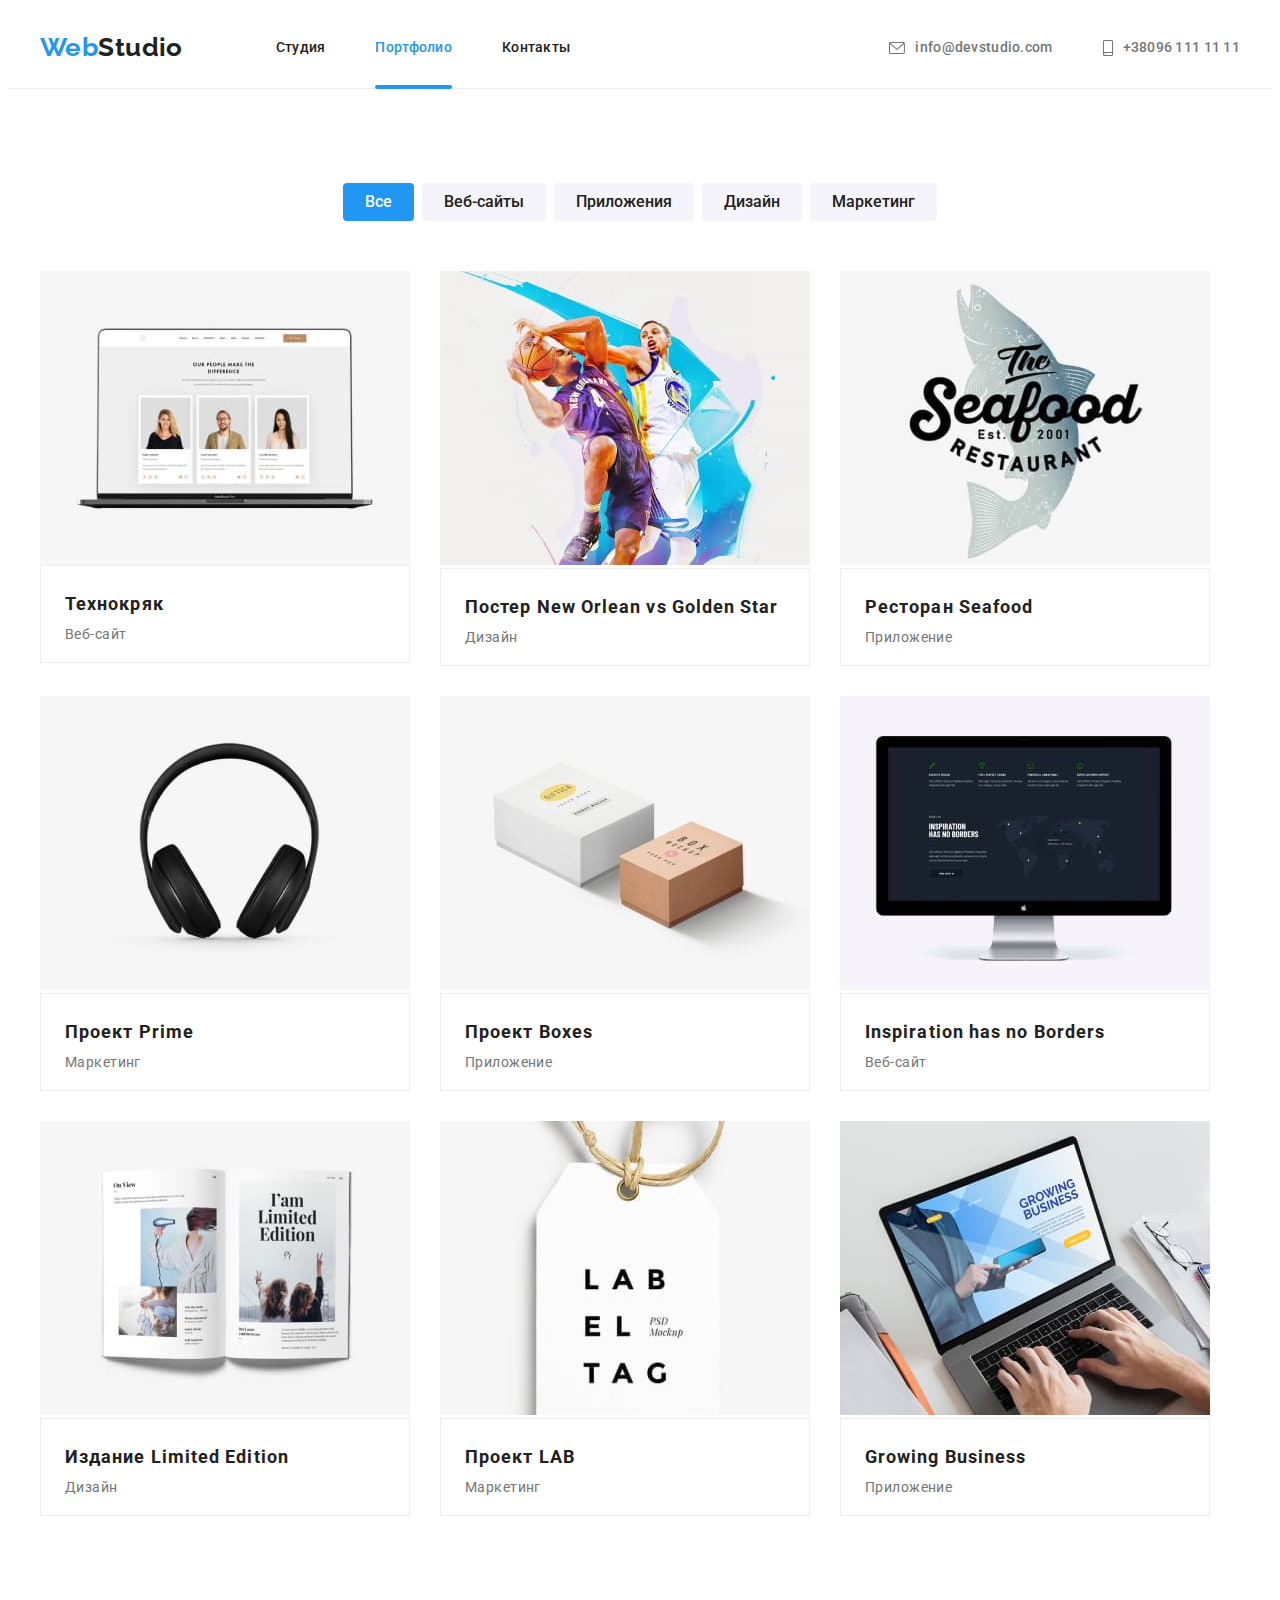
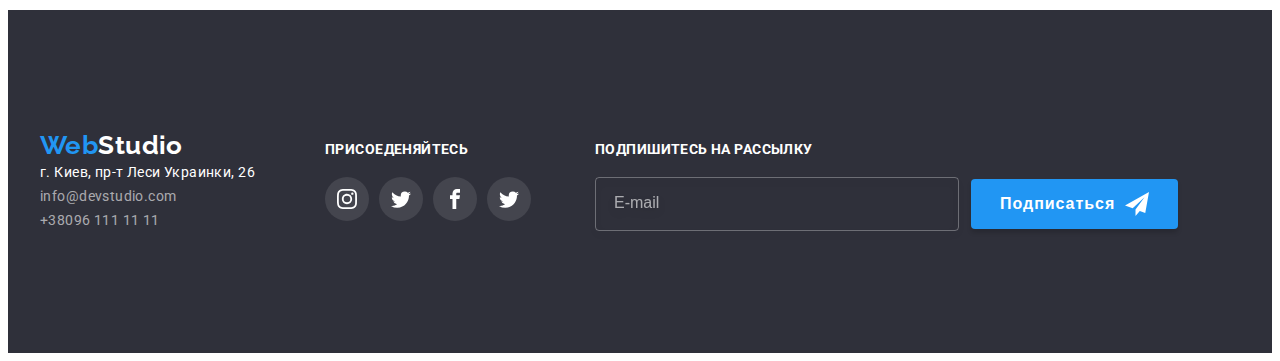
==== portfolio.html @ 38fee1a7 "Створює репозиторій для ДЗ7" ====
<!DOCTYPE html>
<html lang="ru">

<head>
    <meta charset="UTF-8">
    <meta http-equiv="X-UA-Compatible" content="IE=edge">
    <meta name="viewport" content="width=device-width, initial-scale=1.0">
    <title>WebStudio</title>
    <link href="https://fonts.googleapis.com/css2?family=Raleway:wght@700&family=Roboto:wght@400;500;700;900&display=swap"
        rel="stylesheet">
    <link rel="stylesheet" href="https://cdnjs.cloudflare.com/ajax/libs/modern-normalize/1.1.0/modern-normalize.min.css"
        integrity="sha512-wpPYUAdjBVSE4KJnH1VR1HeZfpl1ub8YT/NKx4PuQ5NmX2tKuGu6U/JRp5y+Y8XG2tV+wKQpNHVUX03MfMFn9Q=="
        crossorigin="anonymous" referrerpolicy="no-referrer" />
    <link rel="stylesheet" href="./css/styles.css">
    <!-- <link rel="stylesheet" href="./css/main.min.css"> -->
</head>

<body>
    <!--Розмічаємо голову сторінки-->
<header class="header-clss">
    <div class="container head-container">
        <nav class="header-nav">
            <a href="./index.html" class="logotext link"><span class="logo">Web</span>Studio</a>
            <ul class="site-nav list">
                <li class="li-nav"><a href="./index.html" class="nav-info link ">Студия</a></li>
                <li class="li-nav"><a href="./portfolio.html" class="nav-info link current">Портфолио</a></li>
                <li class="li-nav"><a href="" class="nav-info link">Контакты</a></li>
            </ul>
        </nav>
        <ul class="contact-nav list">
            <li class="contact-li">
                <a href="emailto:info@devstudio.com" class="link-cont link">
                    <svg class="mylo-icon" width="16" height="12">
                        <use href="./images/symbol-defs.svg#icon-envelopelett"></use>
                    </svg>
                    info@devstudio.com
                </a>
            </li>
            <li class="contact-li">
                <a href="tel:+380961111111" class="link-cont link">
                    <svg class="tel-icon">
                        <use href="./images/symbol-defs.svg#icon-smartphonesma"></use>
                    </svg>
                    +38096 111 11 11
                </a>
            </li>
        </ul>
    </div>
</header>
    <main>
        <section class="section">
            <div class="container">
                <h1 class="section-title invisible">Наши работы</h1>
                <ul class="filter list">
                    <li class="filter-li"><button type="button" class="button current">Все</button></li>
                    <li class="filter-li"><button type="button" class="button">Веб-сайты</button></li>
                    <li class="filter-li"><button type="button" class="button">Приложения</button></li>
                    <li class="filter-li"><button type="button" class="button">Дизайн</button></li>
                    <li class="filter-li"><button type="button" class="button">Маркетинг</button></li>
                </ul>
                <ul class="example list">
                    <li class="example-li">
                        <div class="example-top-wrap">
                            <img class="exemple-img" src="./images/imgtechcryaksq.jpg" alt="Веб-сайт Технокряк" width="370">
                            <p class="movie-window">
                                Ресурс предлагает комплексные предложения с разным уровнем функционала и сервисов. 
                                Все это позволит посетителю получить исчерпывающие сведения о компании или частном лице.
                            </p>
                        </div>
                        <div class="example-legend">
                            <h3 class="example-title">Технокряк</h3>
                            <p class="example-decription">Веб-сайт</p>
                        </div>
                    </li>
                    <li class="example-li bord">
                        <div class="example-top-wrap">
                            <img class="example-img" src="./images/imgpostersq.jpg" alt="Дизайнерский постер New Orlean vs Golden Star" width="370">
                            <p class="movie-window">
                                Ресурс предлагает комплексные предложения с разным уровнем функционала и сервисов.
                                Все это позволит посетителю получить исчерпывающие сведения о компании или частном лице.
                            </p>
                        </div>
                        <div class="example-legend">
                            <h3 class="example-title">Постер New Orlean vs Golden Star</h3>
                            <p class="example-decription">Дизайн</p>
                        </div>
                    </li>
                    <li class="example-li bord">
                        <div class="example-top-wrap">
                            <img class="example-img" src="./images/imgseafoodsq.jpg" alt="Приложение Ресторан Seafood" width="370">
                            <p class="movie-window">
                                Ресурс предлагает комплексные предложения с разным уровнем функционала и сервисов.
                                Все это позволит посетителю получить исчерпывающие сведения о компании или частном лице.
                            </p>
                        </div>
                        <div class="example-legend">
                            <h3 class="example-title">Ресторан Seafood</h3>
                            <p class="example-decription">Приложение</p>
                        </div>
                    </li>
                    <li class="example-li bord">
                        <div class="example-top-wrap">
                            <img class="example-img" src="./images/imgprimesq.jpg" alt="Маркетинговый Проект Prime" width="370">
                            <p class="movie-window">
                                Ресурс предлагает комплексные предложения с разным уровнем функционала и сервисов.
                                Все это позволит посетителю получить исчерпывающие сведения о компании или частном лице.
                            </p>
                        </div>
                        <div class="example-legend">
                            <h3 class="example-title">Проект Prime</h3>
                            <p class="example-decription">Маркетинг</p>
                        </div>
                    </li>
                    <li class="example-li bord">
                        <div class="example-top-wrap">
                            <img class="example-img" src="./images/imgboxessq.jpg" alt="Приложение Проект Boxes" width="370">
                            <p class="movie-window">
                                Ресурс предлагает комплексные предложения с разным уровнем функционала и сервисов.
                                Все это позволит посетителю получить исчерпывающие сведения о компании или частном лице.
                            </p>
                        </div>
                        <div class="example-legend">
                            <h3 class="example-title">Проект Boxes</h3>
                            <p class="example-decription">Приложение</p>
                        </div>
                    </li>
                    <li class="example-li bord">
                        <div class="example-top-wrap">
                            <img class="example-img" src="./images/imginspsq.jpg" alt="Веб-сайт Inspiration has no Borders" width="370">
                            <p class="movie-window">
                                Ресурс предлагает комплексные предложения с разным уровнем функционала и сервисов.
                                Все это позволит посетителю получить исчерпывающие сведения о компании или частном лице.
                            </p>
                        </div>
                        <div class="example-legend">
                            <h3 class="example-title">Inspiration has no Borders</h3>
                            <p class="example-decription">Веб-сайт</p>
                        </div>
                    </li>
                    <li class="example-li bord">
                        <div class="example-top-wrap">
                            <img class="example-img" src="./images/imgizdsq.jpg" alt="Дизайнерское Издание Limited Edition" width="370">
                            <p class="movie-window">
                                Ресурс предлагает комплексные предложения с разным уровнем функционала и сервисов.
                                Все это позволит посетителю получить исчерпывающие сведения о компании или частном лице.
                            </p>
                       </div>
                        <div class="example-legend">
                            <h3 class="example-title">Издание Limited Edition</h3>
                            <p class="example-decription">Дизайн</p>
                        </div>
                    </li>
                    <li class="example-li bord">
                        <div class="example-top-wrap">
                            <img class="example-img" src="./images/imglabsq.jpg" alt="Маркетинговый проект LAB" width="370">
                            <p class="movie-window">
                                Ресурс предлагает комплексные предложения с разным уровнем функционала и сервисов.
                                Все это позволит посетителю получить исчерпывающие сведения о компании или частном лице.
                            </p>
                        </div>
                        <div class="example-legend">
                            <h3 class="example-title">Проект LAB</h3>
                            <p class="example-decription">Маркетинг</p>
                        </div>
                    </li>
                    <li class="example-li bord">
                        <div class="example-top-wrap">
                            <img class="example-img" src="./images/imggrowsq.jpg" alt="Приложение Growing Business" width="370">
                            <p class="movie-window">
                                Ресурс предлагает комплексные предложения с разным уровнем функционала и сервисов.
                                Все это позволит посетителю получить исчерпывающие сведения о компании или частном лице.
                            </p>
                        </div>
                        <div class="example-legend">
                            <h3 class="example-title">Growing Business</h3>
                            <p class="example-decription">Приложение</p>
                        </div>
                    </li>
                </ul>
            </div>
        </section>
    </main>
<footer class="footer">
    <div class="container footer">
        <div>
            <a href="./index.html" class="logotextfoot link"><span class="logo">Web</span>Studio</a>
            <address>
                <ul class="footer-nav list">
                    <li><a href="https://goo.gl/maps/u381TuipqdCtVo7J7" class="link" target="_blank"
                            rel="noopener noreferrer">г.
                            Киев, пр-т Леси Украинки,
                            26</a></li>
                    <li><a href="emailto:info@devstudio.com" class="contact link">info@devstudio.com</a></li>
                    <li><a href="tel:+380961111111" class="contact link">+38096 111 11 11</a></li>
                </ul>
            </address>
        </div>
        <div class="footer-sots">
            <h2 class="foot-title">Присоеденяйтесь</h2>
            <ul class="sotsset-footer list">
                <li class="sots-li-foot">
                    <a href="" class="button-foot-sots">
                        <svg class="button-icon">
                            <use href="./images/symbol-defs.svg#icon-instagram"></use>
                        </svg>
                    </a>

                </li>
                <li class="sots-li-foot">
                    <a href="" class="button-foot-sots">
                        <svg class="button-icon">
                            <use href="./images/symbol-defs.svg#icon-twitter"></use>
                        </svg>
                    </a>

                </li>
                <li class="sots-li-foot">
                    <a href="" class="button-foot-sots">
                        <svg class="button-icon">
                            <use href="./images/symbol-defs.svg#icon-facebook"></use>
                        </svg>
                    </a>
                </li>
                <li class="sots-li-foot">
                    <a href="" class="button-foot-sots">
                        <svg class="button-icon">
                            <use href="./images/symbol-defs.svg#icon-twitter"></use>
                        </svg>
                    </a>

                </li>
            </ul>
        </div>
        <div class="foot-form-user">
            <b class="invitation">Подпишитесь на рассылку</b>
            <form class="foot-form" name="email">
                <label class="foot-label-email" name="email" for="email"></label>
                <input class="foot-input-email" type="email" name="email" id="email" placeholder="E-mail">
                <button type="submit" class="button-foot-email">Подписаться
                    <svg class="button-svg-fly" width="24" height="24">
                        <use href="./images/symbol-defs.svg#icon-fly"></use>
                    </svg>
                </button>
            </form>
        </div>
    </div>
</footer>
</body>
---- css/styles.css ----
/* #212121 - Колір заголовків тексту*/
/* #757575 - колір тексту*/
/* #2196F3 - синій колір в макеті (акцент)*/
/* #FFFFFF - білий колір тексту*/
/* #2F303A - background колір героя та футера */
/* #E5E5E5 - білий background колір сторінки */
/* #F5F4FA - трохи сіріший білий background колір сторінки */
/* rgba(255, 255, 255, 0.6) - колір ссилок футера */
/* Задаю колір сторінки сайту та основний колір тексту */
:root {
    --general-text-color: #757575;
    --title-text-color: #212121;
    --accent-color: #2196F3;
    --second-text-color: #FFFFFF;
    --footer-second-text-color: rgba(255, 255, 255, 0.6);
    --bgc-button-color: #F5F4FA;
    --back-ground-color: #E5E5E5;
    --brc-herofooter: #2F303A;
    --bgc-hero-color: rgba(47, 48, 58, 0.4);
    --sotsset-color: #AFB1B8;
}
p {
    margin: 0;
}
button {
    cursor: pointer;
}
a {
    color: currentColor;
}
/* Задаю основні стилі сторінки */
body {
    color: var(--general-text-color);
    background-color: var(--second-text-color);

    font-family: Roboto, sans-serif;
    /* font-weight: 400; */
    font-size: 14px;
    letter-spacing: 0.03em;
}
/* Задаю утілітарний клас для приховування будь-чого на сторінці */
.invisible {
    display: none;
}

/* Прибираю крапки пунктів списку */
.list {
    margin: 0;
    padding: 0;
    list-style: none;
}
.link {
    text-decoration: none;
}
.header-clss{ 
    display: flex;
    border-bottom: 1px solid #ECECEC  
    
}
/* Задаю контейнер для контенту сторінок */
.container {
    margin: auto;
    padding: 0 15px;
    width: 1200px;
    /* outline: 2px solid teal;  */
}
/* Задаю колір передньої частини логотипу */
.logo {
    color: var(--accent-color);
}

/* задаю колір другої частини тексту лого */
.logotext {
    color: var(--title-text-color);

    font-family: raleway, sans-serif;
    font-weight: 700;
    font-size: 26px;
    line-height: 1.2;
}
.head-container {    
    margin-top: auto;
    margin-bottom: auto;
    display: flex;
    align-items: center;
       
}
.header-nav {
    display: flex;
    /* padding-top: 24px;
    padding-bottom: 25px; */
    align-items: center;
}
.site-nav {
    display: flex;
    align-items: center;
    margin-left: 93px;
}
/* Задаю колір та шрифт ссилок в блоці навігації */
/* .site-nav .link {
    display: flex;
    color: var(--title-text-color);
    

    font-weight: 500;
    line-height: 1.14;
    letter-spacing: 0.02em;
    transition: color 250ms cubic-bezier(0.4, 0, 0.2, 1);
} */
/* задаю колір та шрифт ссилок в блоці навігації при наваденні та переході */
.site-nav .link:hover,
.site-nav .link:focus {
    color: var(--accent-color);
}
.site-nav .link.current {
    color: var(--accent-color);
    position: relative;
}
.nav-info.current::after{
    position: absolute;
    bottom: -1px;
    left: 0;
    content: '';
    width: 100%;
    height: 4px;
    display: block;

    color: var(--accent-color);
    background-color: var(--accent-color);
    border-radius: 2px;
    
}
.nav-info{
    display: flex;
    padding-top: 32px;
    padding-bottom: 32px;
    color: var(--title-text-color);
    
    
    font-weight: 500;
    line-height: 1.14;
    letter-spacing: 0.02em;
    transition: color 250ms cubic-bezier(0.4, 0, 0.2, 1);
}

.li-nav:not(:last-child){
    margin-right: 50px;
}
.contact-nav {
    display: flex;
    margin-left: auto;
}
.contact-li{
    display: flex;
    transition: color 250ms cubic-bezier(0.4, 0, 0.2, 1);
}
.contact-li + .contact-li {
    margin-left: 50px;
}
.link-cont {
    display: flex;
    align-items: center;
}
.contact-li:hover{
    color: var(--accent-color);
}
.mylo-icon {
    padding: 0px;
    margin-right:10px;
    height: 12px;
    width: 16px;
    fill: currentColor;
}
.contact-tel {
    display: flex;
    align-items: center;
   
}
.tel-icon {
    
    padding: 0px;
    margin-right: 10px;
    height: 16px;
    width: 10px; 

    fill: currentColor;
}
/* Задаю колір та шрифт ссилок в блоці авторизації */
.contact-nav .link {
    color: var(--general-text-color);

    font-weight: 500;
    font-size: 14px;
    line-height: 1.14;
    letter-spacing: 0.02em;
    transition: color 250ms cubic-bezier(0.4, 0, 0.2, 1);
}

/* задаю колір та шрифт ссилок в блоці авторизації при наваденні та переході */
.contact-nav .link:hover,
.contact-nav .link:focus {
    color: var(--accent-color);    
} 
/* задаю колір та шрифт заголовків */
/* Задаю колір та шрифт головного заголовка */
.section.hero {
    margin-left: auto;
    margin-right: auto;
    
    padding: 200px 0px 200px 0px ;
    background-repeat: no-repeat;
    background-size: cover;
    background-position: center;
}
.hero {
    max-width: 1600px;
    background-color: var(--brc-herofooter);
    text-align: center;
    background-image: url(../images/imgoverlay.png), url(../images/heroimg.jpg);
    background-repeat: no-repeat;
    background-size: cover;
    background-position: center;
}
.hero-title {
    width: 696px;
    margin: 0px auto 40px auto;
    
    /* margin-bottom: 40px; */
       
    color: var(--second-text-color);

    font-weight: 900;
    font-size: 44px;
    line-height: 1.36;
       
    text-align: center;
    letter-spacing: 0.06em;
    text-transform: uppercase;
}
.section {
    padding-top: 94px;
    padding-bottom: 94px;   
    /* outline: 2px dashed rebeccapurple;  */
}
.section.works{
    padding-top: 0;
}


/* задаю колір та шрифт заголовків секції */
.section-title {
    margin-top: 0;
    margin-bottom: 50px;
    color: var(--title-text-color);

    font-size: 36px;
    line-height: 1.17;
    text-align: center;
    
}

.featers {
    display: flex;
}
.place-featers{
    display: flex;
    text-align: center;
    justify-content: center;
    align-items: center;
    width: 270px;
    height: 120px;
    background-color: var(--bgc-button-color);
    margin-bottom: 30px;
}
/* Задаю ширину лішкам списку featers */
.featers-li {
    width: 270px;
}
/* Задаю маржини лішкам списку featers крім останнього */
.featers-li:not(:last-child){
    margin-right: 30px;
}
/* задаю колір та шрифт h3 в секції featers */
.featers-title {
    margin-top: 0;
    margin-bottom: 10px;
    
    color: var(--title-text-color);

    /* font-weight: 700; */
    font-size: 14px;
    line-height: 1.14;
    text-transform: uppercase;
}
/* .featers .title { 
    color: var(--title-text-color);*/

    /* font-weight: 700; */
    /* font-size: 14px; 
    line-height: 1.14;
    text-transform: uppercase;
}*/
/* задаю колір та шрифт основного тексту в секції featers */
.featers-decription {
    display: inline-block;    
    line-height: 1.71;
}
.button-sots{  
    display: flex;
    align-items: center;
    justify-content: center;
    
    padding: 0;
    border: none;
    width: 44px;
    height: 44px;
    border-radius: 50%;
    color: var(--sotsset-color);

   
    
  }
.button-sots:hover{
    color: var(--second-text-color);
    background-color: var(--accent-color);
}
.button-icon{
    display: flex;
    width: 20px;
    height: 20px;

    fill: currentColor;
    
}
/* задаю колір та шрифт основного тексту в секції team */
    

.works-list {
    display: flex;
}
.works-li{
    position: relative;
}
.works-li:not(:last-child) {
    margin-right: 30px;
}
.works-img {
    display: block;
}
.works-title{
    position: absolute;
    bottom: 0;
    width: 100%;

    margin: 0;
    padding: 27px 82px 27px 83px;

    font-size: 14px;
    line-height: 16px;
    text-align: center;
    text-transform: uppercase;
    
    color: var(--second-text-color);
    background: rgba(47, 48, 58, 0.8);
}
.team.section {
background-color: var(--bgc-button-color);
}
.team {
    display: flex;
}
.team-title {
    margin-top: 0;
    margin-bottom: 10px;
    color: var(--title-text-color);

    font-weight: 500;
    font-size: 16px;
    line-height: 1.88;
   
    
    text-align: center;
}
.team-li {
    width: 270px;
    box-shadow: 0px 1px 3px rgba(0, 0, 0, 0.12), 0px 1px 1px rgba(0, 0, 0, 0.14), 0px 2px 1px rgba(0, 0, 0, 0.2);
    border-radius: 0px 0px 4px 4px;
    background-color: var(--second-text-color);
}
.team-li + .team-li {
    margin-left: 30px;;
}
.team-decription {
    font-size: 16px;
    line-height: 1.2;    
    
    text-align: center;
}
.sotsset-team{
    display: flex;
    padding: 0;
    margin: 16px 32px 30px 32px;
    /* outline: 1px solid rebeccapurple; */
    list-style: none;
    justify-content: space-between;
    align-items: center;
}
.sots-li{
    display: flex;
    align-items: center;
    justify-content: center;
   
   
}

.button-sots{  
    display: flex;
    align-items: center;
    justify-content: center;
    
    padding: 0;
    border: none;
    width: 44px;
    height: 44px;
    border-radius: 50%;
    color: var(--sotsset-color);
    background-color: var(--second-text-color);
    transition: color 250ms cubic-bezier(0.4, 0, 0.2, 1), background-color 250ms cubic-bezier(0.4, 0, 0.2, 1);
    
  }
.button-sots:hover{
    color: var(--second-text-color);
    background-color: var(--accent-color);
}
.button-icon{
    display: flex;
    width: 20px;
    height: 20px;

    fill: currentColor;
    
    
}
.clients{
    display: flex;
}
.clients-li + .clients-li{
    margin-left: 30px;
}
.clients-place {
    display: flex;
    width: 170px;
    height: 92px;
    
        
    border: 1px solid var(--sotsset-color);
    border-radius: 4px;
    color: var(--sotsset-color);

    transition: color 250ms cubic-bezier(0.4, 0, 0.2, 1), 
                border-color 250ms cubic-bezier(0.4, 0, 0.2, 1);
}
.clients-place:hover {
    color: var(--accent-color);
    border-color: var(--accent-color);

}
.clients-icon{
    fill: currentColor;
    margin: 16px 32px 16px 32px;
}

.portfolio-header {
    margin-bottom: 94px;
}
.filter {
    display: flex;
    margin-bottom: 50px;
    justify-content: center;
}
.filter-li{
    transition: box-shadow 250ms cubic-bezier(0.4, 0, 0.2, 1);
}
.filter-li + .filter-li {
    margin-left: 8px;
}
.filter-li:hover, .filter-li:focus{
    box-shadow: 0px 3px 1px rgba(0, 0, 0, 0.1), 0px 1px 2px rgba(0, 0, 0, 0.08), 0px 2px 2px rgba(0, 0, 0, 0.12);
}
.example {
    display: flex;
    flex-wrap: wrap;
    
}
/* Задаю колір заголовків h3 в секції приклади */
.example-title {
    margin-top: 0;
    margin-bottom: 4px;
    color: var(--title-text-color);

    
    font-size: 18px;
    line-height: 2;
    letter-spacing: 0.06em;
}

.example-li { 
    display: flex;
    flex-direction: column;
    width: 370px;
    margin-right: 30px;
    margin-bottom: 30px;

    transition: box-shadow 250ms cubic-bezier(0.4, 0, 0.2, 1);
    
}
.example-li:hover{
    box-shadow: 0px 1px 1px rgba(0, 0, 0, 0.12), 0px 4px 4px rgba(0, 0, 0, 0.06), 1px 4px 6px rgba(0, 0, 0, 0.16);
}
.example-li:hover .movie-window{
    transform: translateY(0);

}
.example-li:nth-child(3n){ 
    margin-right: 0;
}
.example-li:nth-last-child(-n+3){
    margin-bottom: 0;
}
.exemple-decription {   
    font-size: 16px;
    line-height: 1.88;
}
/*  не пушаться зміни, якась містика */
.exemple-img {
    display: block;
    
}
/* обгортаю текст під картинкою */
.example-legend {
    padding: 20px 24px;
    border: 1px solid #EEEEEE;
}
.example-top-wrap{
    position: relative;
    overflow: hidden;
}
.movie-window{
    position: absolute;
    top:0;
    transform: translateY(100%);
    transition: transform 250ms cubic-bezier(0.4, 0, 0.2, 1);
    overflow: auto;
    
    width: 100%;
    height: 100%;
    padding: 63px 24px 63px 24px;
    margin: 0;
    font-size: 18px;
    line-height: 1.56;
      
    color: var(--second-text-color);
    background: rgba(33, 150, 243, 0.9);
}
/* задаю колір та шрифт логотипу в футері */
.logotextfoot {
    color: var(--second-text-color);
    font-family: raleway, sans-serif;
    font-weight: 700;
    font-size: 26px;
    line-height: 1.2;
}
.footer {    
    padding-top: 60px;
    padding-bottom: 60px;
   
    background-color: var(--brc-herofooter);
}
.container.footer{
    display: flex;
    align-items: baseline;
}
.footer-sots{
    margin-left: 70px;
    width: 270px;
    /* outline: 2px solid #FFFFFF; */
}
.foot-title{
    margin: 0px;

    font-size: 14px;
    line-height: 1.143;
    letter-spacing: 0.03em;
    text-transform: uppercase;
    
    color: var(--second-text-color);
}
.sotsset-footer{    
    display: flex;
    margin-top: 20px;       
}

.sots-li-foot + .sots-li-foot{
    margin-left: 10px;
}
.button-foot-sots{
    display: flex;
    align-items: center;
    justify-content: center;
    
    padding: 0;
    border: none;
    width: 44px;
    height: 44px;
    border-radius: 50%;
    color: var(--second-text-color);
    background-color: rgba(255, 255, 255, 0.1);

    transition: background-color 250ms cubic-bezier(0.4, 0, 0.2, 1);
}
.button-foot-sots:hover {
    background-color: var(--accent-color);
}
/* задаю колір тексту футера */
.footer-nav .link {
    color: var(--second-text-color);    
    
    font-style: normal;
    line-height: 1.71;     
}

/* задаю колір контактів в футері */
.footer-nav .contact {
    color: var(--footer-second-text-color);

    transition: color 250ms cubic-bezier(0.4, 0, 0.2, 1);
}

.footer-nav .contact:hover,
.footer-nav .contact:focus {
    color: var(--accent-color);
}
.invitation{    
    line-height: 1.143;    
    text-transform: uppercase;
    
    color: var(--second-text-color);
}
/* .foot-form-client{}
.foot-form-wrap{} */
.foot-form{
    display: flex;
    margin-top: 20px;
    
    text-align: center;
    align-items: center;
}
/* .foot-label-email{} */
.foot-input-email{
    margin-right: 12px;
    height: 50px;
    min-width: 358px;
    
    border: 1px solid rgba(255, 255, 255, 0.3);
    border-radius: 4px;

    filter: drop-shadow(0px 4px 4px rgba(0, 0, 0, 0.15));
    background-color: transparent;
    
}
.foot-input-email::placeholder{                  
        display: flex;
        align-items: center;
        padding: 15px 16px;
            
        font-size: 16px;
        line-height: 1.25;
        color: rgba(255, 255, 255, 0.6); 
}
/*--------------- Оформляємо кнопки----------- */
/* задаю колір та шрифт кнопок фільтру */
.button {
    display: inline-block;
    border-radius: 4px;
    padding: 6px 22px;
    border: none;

    color: var(--title-text-color);
    background-color: var(--bgc-button-color);

    font-family: inherit;
    font-weight: 500;
    font-size: 16px;
    line-height: 1.62;      
    text-align: center;

    transition: box-shadow 250ms cubic-bezier(0.4, 0, 0.2, 1),
                background-color 250ms cubic-bezier(0.4, 0, 0.2, 1);
    
}
.button.current {
    color: var(--second-text-color);
    background-color: var(--accent-color);
}
/* задаю колір та шрифт кнопок фільтру при наведенні та фокусі */
.button:hover,
.button:focus {
    color: var(--second-text-color);
    background-color: var(--accent-color);
}
/* задаю колір та шрифт кнопці "заказать услугу" */
.button-hero {
    display: block;
    border-radius: 4px;
    padding: 10px 32px;
    border: none;
    margin: 0px auto;
    /* margin-top: 30px; */

    color: var(--second-text-color);
    background-color: var(--accent-color);

   
    font-weight: 700;
    font-size: 16px;
    line-height: 1.88;
    
        
    align-items: center;
    text-align: center;
    letter-spacing: 0.06em;
}
.button-foot-email{
    height: 50px;
    padding: 10px 29px;
    background: var(--accent-color);
    box-shadow: 0px 4px 4px rgba(0, 0, 0, 0.15);
    border: none;
    border-radius: 4px;
    font-weight: 700;
    font-size: 16px;
    line-height: 1.88;
    
    
    display: flex;
    align-items: center;
    text-align: center;
    letter-spacing: 0.06em;    
    color: var(--second-text-color);
}
.button-svg-fly{
    margin-left: 10px;
    fill:var(--second-text-color)
}
/* ---------Модальне вікно---------------------------------- */
.backdrop{
    position: fixed;

    top: 0;
    left: 0;
    width: 100%;
    height: 100%;

    background-color: rgba(0, 0, 0, 0.2);
    transition: opacity 250ms cubic-bezier(0.4, 0, 0.2, 1),
                visibility 250ms cubic-bezier(0.4, 0, 0.2, 1);
               
}
.is-hidden{
    opacity: 0;
    pointer-events: none;
    visibility: hidden;
    

}
.is-hidden .modal{
    transform: translate(-50%, -50%) scale(0.8);
}
.modal{
    position: absolute;
    top: 50%;
    left: 50%;
    padding: 40px;
   
    transform: translate(-50%, -50%) scale(1);    
    transition: transform 250ms cubic-bezier(0.4, 0, 0.2, 1);
    

    min-width: 528px;
    min-height: 581px;
    background-color: var(--second-text-color);
    box-shadow: 0px 1px 3px rgba(0, 0, 0, 0.12), 0px 1px 1px rgba(0, 0, 0, 0.14), 0px 2px 1px rgba(0, 0, 0, 0.2);
    border-radius: 4px;
      
}

.modal-button{
    position: absolute;
    display: flex;
    top: 8px;
    right: 8px;
    width: 30px;
    height: 30px;
    border-radius: 50%;

    background-color: transparent;
    border: 1px solid rgba(0, 0, 0, 0.1);
    
    
}
.modal-button:hover .close-icon, .modal-button:focus .close-icon {
    fill: var(--accent-color);
}
.close-icon{
    position: absolute;
    top: 50%;
    left: 50%;
    transform: translate(-50%, -50%);
    width: 11px;
    height: 11px;   
    transition: fill 250ms cubic-bezier(0.4, 0, 0.2, 1);
}
.modal-title{
    display: block;
    margin-bottom: 12px;
    font-style: normal;
    font-weight: 700;
    font-size: 20px;
    line-height: 1.15;
    text-align: center;    
    
    color: var(--title-text-color);
}
.modal-form-in{
    display: flex;
    flex-direction: column;
    margin-bottom: 10px;
    
}
/* .modal-form-comm{ 
    display: flex;
    flex-direction: column;
   
}*/
.modal-label{    
    margin-bottom: 4px;
    font-size: 12px;
    line-height: 1.167;    
    letter-spacing: 0.01em;    
    color:var(--general-text-color);
}
.modal-input{
    width: 100%;
    height: 40px;
    padding: 12px 12px 12px 42px;
    border: 1px solid rgba(33, 33, 33, 0.2);    
    border-radius: 4px;
    transition: border-color 250ms cubic-bezier(0.4, 0, 0.2, 1);
    outline: none;
}
.div-svg-input{
    position: relative;
}
.modal-input:hover, .modal-textarea:hover {
    border-color: var(--accent-color);
}
.modal-input:focus,
.modal-textarea:focus {
    border-color: var(--accent-color);
}
.modal-input:active, .modal-textarea:active {
    border-color: var(--accent-color);
}
.label-checkbox{ 
    position: relative;
    display: flex;
    align-items: center;
    line-height: 1.71;
    margin-left: 9px;
    
    color:var(--general-text-color);
}
.doc{
    color: var(--accent-color);
}
.modal-input:hover + .input-icon{
    fill:var(--accent-color);
}
.modal-input:focus +.input-icon {
    fill: var(--accent-color);
}
.modal-input:active +.input-icon {
    fill: var(--accent-color);
}
.input-icon{
    position: absolute;   
    left: 15px;
    bottom: 14px;
    transition: fill 250ms cubic-bezier(0.4, 0, 0.2, 1);
}
.modal-textarea{
    padding: 12px 16px;
    resize: none;
    border: 1px solid rgba(33, 33, 33, 0.2);
    border-radius: 4px;
    transition: border-color 250ms cubic-bezier(0.4, 0, 0.2, 1);
    outline: none;
}
.modal-checkbox{
    display: flex;
    margin: 20px 51px 30px 52px;
    display: flex;
    align-items: center;
}
/* .input-checkbox{} */
.input-checkbox:checked + .label-checkbox .checkbox-place{
    background-color:var(--accent-color); 
    border: none;
    
}
.input-checkbox:checked+.label-checkbox .checkbox-icon{
    fill: var(--second-text-color);
}
.checkbox-place{
    position: absolute;
    left: -25px;
    transition: background-color 250ms cubic-bezier(0.4, 0, 0.2, 1);
}
.checkbox-icon{
    fill: transparent;
    transition: fill 250ms cubic-bezier(0.4, 0, 0.2, 1);
}
.label-checkbox .checkbox-place {
    width: 16px;
    height: 15px;
    border: 2px solid var(--title-text-color);
    border-radius: 2px;
    
    background-color: var(--second-text-color);
    display: flex;
    align-items: center;
    justify-content: center;
}
.modal-form-button{
    width: 200px;
    height: 50px;
    border: none;
    margin-right: auto;
    margin-left: auto;    
    font-weight: 700;
    font-size: 16px;
    line-height: 1.88;        
    
    display: flex;
    align-items: center;
    text-align: center;
    letter-spacing: 0.06em;
    padding: 10px 55px 10px 56px;
    
    color: var(--second-text-color);
    
    background: #188CE8;
    box-shadow: 0px 4px 4px rgba(0, 0, 0, 0.15);
    border-radius: 4px;
}
---- css/main.min.css ----
body{background-color:greenyellow}
/*# sourceMappingURL=main.min.css.map */
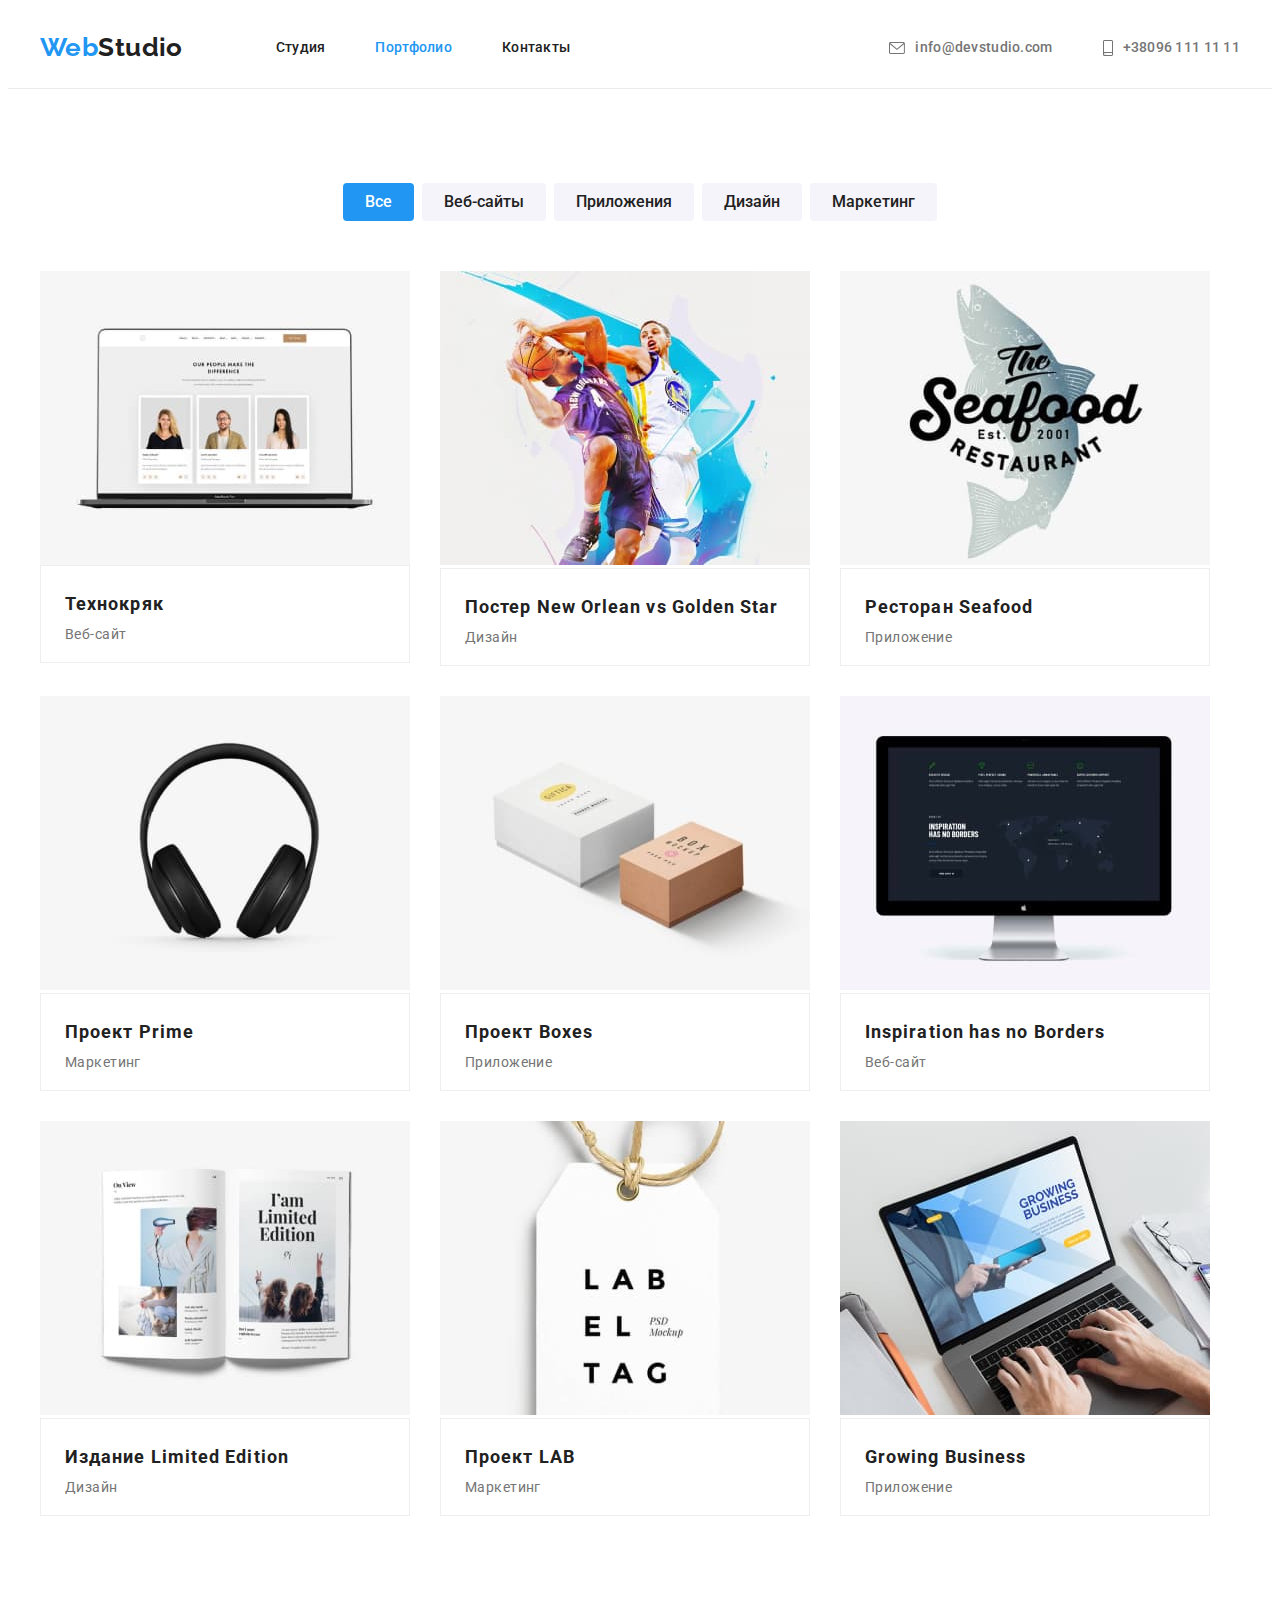
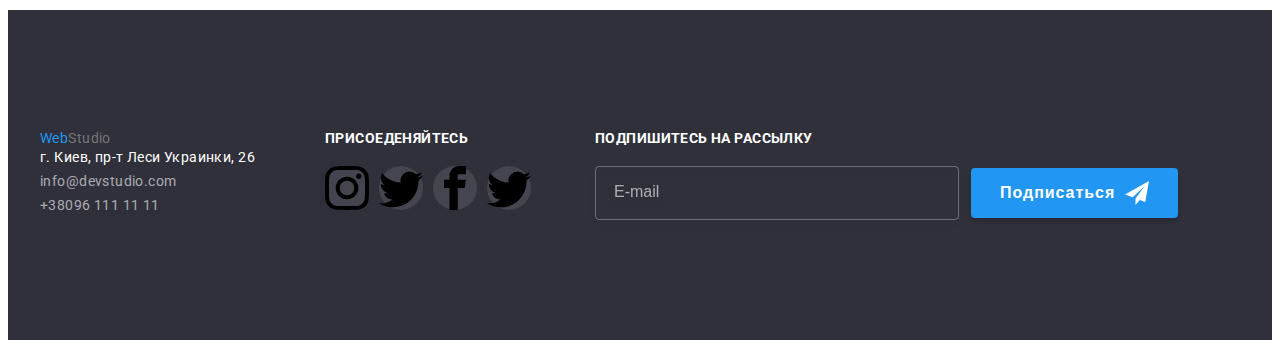
==== commit 98ad6d7e: "Перейменовує по BEM-у до футера" ====
--- a/portfolio.html
+++ b/portfolio.html
@@ -17,27 +17,29 @@
 
 <body>
     <!--Розмічаємо голову сторінки-->
-<header class="header-clss">
+<header class="header">
     <div class="container head-container">
+        <!--Розмічаємо навігацію по сайту-->
         <nav class="header-nav">
-            <a href="./index.html" class="logotext link"><span class="logo">Web</span>Studio</a>
+            <a href="./index.html" class="logotext logotext--head link"><span class="logo">Web</span>Studio</a>
             <ul class="site-nav list">
-                <li class="li-nav"><a href="./index.html" class="nav-info link ">Студия</a></li>
-                <li class="li-nav"><a href="./portfolio.html" class="nav-info link current">Портфолио</a></li>
-                <li class="li-nav"><a href="" class="nav-info link">Контакты</a></li>
+                <li class="site-nav__item"><a href="./index.html" class="site-nav__link link">Студия</a></li>
+                <li class="site-nav__item"><a href="./portfolio.html" class="site-nav__link link current">Портфолио</a></li>
+                <li class="site-nav__item"><a href="" class="site-nav__link link">Контакты</a></li>
             </ul>
         </nav>
+        <!--Додаємо контакти в хедер-->
         <ul class="contact-nav list">
-            <li class="contact-li">
-                <a href="emailto:info@devstudio.com" class="link-cont link">
+            <li class="contact__item">
+                <a href="emailto:info@devstudio.com" class="contact__link link">
                     <svg class="mylo-icon" width="16" height="12">
                         <use href="./images/symbol-defs.svg#icon-envelopelett"></use>
                     </svg>
                     info@devstudio.com
                 </a>
             </li>
-            <li class="contact-li">
-                <a href="tel:+380961111111" class="link-cont link">
+            <li class="contact__item">
+                <a href="tel:+380961111111" class="contact__link link">
                     <svg class="tel-icon">
                         <use href="./images/symbol-defs.svg#icon-smartphonesma"></use>
                     </svg>
@@ -48,6 +50,7 @@
     </div>
 </header>
     <main>
+        <!--Додаємо кнопки фільтру-->
         <section class="section">
             <div class="container">
                 <h1 class="section-title invisible">Наши работы</h1>
@@ -58,6 +61,7 @@
                     <li class="filter-li"><button type="button" class="button">Дизайн</button></li>
                     <li class="filter-li"><button type="button" class="button">Маркетинг</button></li>
                 </ul>
+                <!--Додаємо секцію наших робіт-->
                 <ul class="example list">
                     <li class="example-li">
                         <div class="example-top-wrap">
--- a/css/styles.css
+++ b/css/styles.css
@@ -7,6 +7,7 @@
 /* #F5F4FA - трохи сіріший білий background колір сторінки */
 /* rgba(255, 255, 255, 0.6) - колір ссилок футера */
 /* Задаю колір сторінки сайту та основний колір тексту */
+
 :root {
     --general-text-color: #757575;
     --title-text-color: #212121;
@@ -52,7 +53,7 @@
 .link {
     text-decoration: none;
 }
-.header-clss{ 
+.header{ 
     display: flex;
     border-bottom: 1px solid #ECECEC  
     
@@ -64,6 +65,12 @@
     width: 1200px;
     /* outline: 2px solid teal;  */
 }
+.head-container {
+    margin-top: auto;
+    margin-bottom: auto;
+    display: flex;
+    align-items: center;
+}
 /* Задаю колір передньої частини логотипу */
 .logo {
     color: var(--accent-color);
@@ -71,19 +78,16 @@
 
 /* задаю колір другої частини тексту лого */
 .logotext {
-    color: var(--title-text-color);
-
     font-family: raleway, sans-serif;
     font-weight: 700;
     font-size: 26px;
     line-height: 1.2;
 }
-.head-container {    
-    margin-top: auto;
-    margin-bottom: auto;
-    display: flex;
-    align-items: center;
-       
+.logotext--head {
+    color: var(--title-text-color);
+}
+.logotext--foot{
+    color: var(--second-text-color);
 }
 .header-nav {
     display: flex;
@@ -96,17 +100,6 @@
     align-items: center;
     margin-left: 93px;
 }
-/* Задаю колір та шрифт ссилок в блоці навігації */
-/* .site-nav .link {
-    display: flex;
-    color: var(--title-text-color);
-    
-
-    font-weight: 500;
-    line-height: 1.14;
-    letter-spacing: 0.02em;
-    transition: color 250ms cubic-bezier(0.4, 0, 0.2, 1);
-} */
 /* задаю колір та шрифт ссилок в блоці навігації при наваденні та переході */
 .site-nav .link:hover,
 .site-nav .link:focus {
@@ -115,6 +108,11 @@
 .site-nav .link.current {
     color: var(--accent-color);
     position: relative;
+}
+.site-nav__item {}
+
+.site-nav__item:not(:last-child) {
+    margin-right: 50px;
 }
 .nav-info.current::after{
     position: absolute;
@@ -130,7 +128,7 @@
     border-radius: 2px;
     
 }
-.nav-info{
+.site-nav__link{
     display: flex;
     padding-top: 32px;
     padding-bottom: 32px;
@@ -143,25 +141,22 @@
     transition: color 250ms cubic-bezier(0.4, 0, 0.2, 1);
 }
 
-.li-nav:not(:last-child){
-    margin-right: 50px;
-}
 .contact-nav {
     display: flex;
     margin-left: auto;
 }
-.contact-li{
+.contact__item{
     display: flex;
     transition: color 250ms cubic-bezier(0.4, 0, 0.2, 1);
 }
-.contact-li + .contact-li {
+.contact__item + .contact__item {
     margin-left: 50px;
 }
-.link-cont {
-    display: flex;
-    align-items: center;
-}
-.contact-li:hover{
+.contact__link {
+    display: flex;
+    align-items: center;
+}
+.contact__item:hover{
     color: var(--accent-color);
 }
 .mylo-icon {
@@ -201,7 +196,7 @@
 .contact-nav .link:focus {
     color: var(--accent-color);    
 } 
-/* задаю колір та шрифт заголовків */
+
 /* Задаю колір та шрифт головного заголовка */
 .section.hero {
     margin-left: auto;
@@ -223,10 +218,8 @@
 }
 .hero-title {
     width: 696px;
-    margin: 0px auto 40px auto;
-    
-    /* margin-bottom: 40px; */
-       
+    margin: 0px auto 40px auto;    
+          
     color: var(--second-text-color);
 
     font-weight: 900;
@@ -240,13 +233,8 @@
 .section {
     padding-top: 94px;
     padding-bottom: 94px;   
-    /* outline: 2px dashed rebeccapurple;  */
-}
-.section.works{
-    padding-top: 0;
-}
-
-
+   
+}
 /* задаю колір та шрифт заголовків секції */
 .section-title {
     margin-top: 0;
@@ -262,7 +250,7 @@
 .featers {
     display: flex;
 }
-.place-featers{
+.featers__place{
     display: flex;
     text-align: center;
     justify-content: center;
@@ -273,181 +261,156 @@
     margin-bottom: 30px;
 }
 /* Задаю ширину лішкам списку featers */
-.featers-li {
+.featers__item {
     width: 270px;
 }
 /* Задаю маржини лішкам списку featers крім останнього */
-.featers-li:not(:last-child){
+.featers__item:not(:last-child){
     margin-right: 30px;
 }
 /* задаю колір та шрифт h3 в секції featers */
-.featers-title {
+.featers__title {
     margin-top: 0;
     margin-bottom: 10px;
     
     color: var(--title-text-color);
 
-    /* font-weight: 700; */
     font-size: 14px;
     line-height: 1.14;
     text-transform: uppercase;
 }
-/* .featers .title { 
-    color: var(--title-text-color);*/
-
-    /* font-weight: 700; */
-    /* font-size: 14px; 
-    line-height: 1.14;
-    text-transform: uppercase;
-}*/
 /* задаю колір та шрифт основного тексту в секції featers */
-.featers-decription {
+.featers__decription {
     display: inline-block;    
     line-height: 1.71;
 }
-.button-sots{  
+
+/* ------------Секція робіт----------------- */
+ .section.works {
+     padding-top: 0;
+ }
+
+ .works {}
+
+.works-list {
+    display: flex;
+}
+.works__item{
+    position: relative;
+}
+.works__item:not(:last-child) {
+    margin-right: 30px;
+}
+.works__image {
+    display: block;
+}
+.works__title{
+    position: absolute;
+    bottom: 0;
+    width: 100%;
+
+    margin: 0;
+    padding: 27px 82px 27px 83px;
+
+    font-size: 14px;
+    line-height: 16px;
+    text-align: center;
+    text-transform: uppercase;
+    
+    color: var(--second-text-color);
+    background: rgba(47, 48, 58, 0.8);
+}
+/* ------------Секція команди---------------- */
+.team.section {
+background-color: var(--bgc-button-color);
+}
+.team {
+    display: flex;
+}
+.team__title {
+    margin-top: 0;
+    margin-bottom: 10px;
+    color: var(--title-text-color);
+
+    font-weight: 500;
+    font-size: 16px;
+    line-height: 1.88;
+   
+    
+    text-align: center;
+}
+.team__item {
+    width: 270px;
+    box-shadow: 0px 1px 3px rgba(0, 0, 0, 0.12), 0px 1px 1px rgba(0, 0, 0, 0.14), 0px 2px 1px rgba(0, 0, 0, 0.2);
+    border-radius: 0px 0px 4px 4px;
+    background-color: var(--second-text-color);
+}
+.team__item + .team__item {
+    margin-left: 30px;;
+}
+.team__decription {
+    font-size: 16px;
+    line-height: 1.2;    
+    
+    text-align: center;
+}
+.sots{
+    display: flex;
+    padding: 0;
+    margin: 16px 32px 30px 32px;
+    /* outline: 1px solid rebeccapurple; */
+    list-style: none;
+    justify-content: space-between;
+    align-items: center;
+}
+.sots__item{
     display: flex;
     align-items: center;
     justify-content: center;
-    
+   
+   
+}
+.sots__link {
+    display: flex;
+    align-items: center;
+    justify-content: center;
+
     padding: 0;
     border: none;
     width: 44px;
     height: 44px;
     border-radius: 50%;
     color: var(--sotsset-color);
-
-   
-    
-  }
-.button-sots:hover{
+    color: var(--sotsset-color);
+    background-color: var(--second-text-color);
+    transition: color 250ms cubic-bezier(0.4, 0, 0.2, 1), 
+    background-color 250ms cubic-bezier(0.4, 0, 0.2, 1);
+}
+
+.sots__link:hover {
     color: var(--second-text-color);
     background-color: var(--accent-color);
 }
-.button-icon{
+
+.sots__icon {
     display: flex;
     width: 20px;
     height: 20px;
 
     fill: currentColor;
-    
-}
-/* задаю колір та шрифт основного тексту в секції team */
-    
-
-.works-list {
-    display: flex;
-}
-.works-li{
-    position: relative;
-}
-.works-li:not(:last-child) {
-    margin-right: 30px;
-}
-.works-img {
-    display: block;
-}
-.works-title{
-    position: absolute;
-    bottom: 0;
-    width: 100%;
-
-    margin: 0;
-    padding: 27px 82px 27px 83px;
-
-    font-size: 14px;
-    line-height: 16px;
-    text-align: center;
-    text-transform: uppercase;
-    
-    color: var(--second-text-color);
-    background: rgba(47, 48, 58, 0.8);
-}
-.team.section {
-background-color: var(--bgc-button-color);
-}
-.team {
-    display: flex;
-}
-.team-title {
-    margin-top: 0;
-    margin-bottom: 10px;
-    color: var(--title-text-color);
-
-    font-weight: 500;
-    font-size: 16px;
-    line-height: 1.88;
-   
-    
-    text-align: center;
-}
-.team-li {
-    width: 270px;
-    box-shadow: 0px 1px 3px rgba(0, 0, 0, 0.12), 0px 1px 1px rgba(0, 0, 0, 0.14), 0px 2px 1px rgba(0, 0, 0, 0.2);
-    border-radius: 0px 0px 4px 4px;
-    background-color: var(--second-text-color);
-}
-.team-li + .team-li {
-    margin-left: 30px;;
-}
-.team-decription {
-    font-size: 16px;
-    line-height: 1.2;    
-    
-    text-align: center;
-}
-.sotsset-team{
-    display: flex;
-    padding: 0;
-    margin: 16px 32px 30px 32px;
-    /* outline: 1px solid rebeccapurple; */
-    list-style: none;
-    justify-content: space-between;
-    align-items: center;
-}
-.sots-li{
-    display: flex;
-    align-items: center;
-    justify-content: center;
-   
-   
-}
-
-.button-sots{  
-    display: flex;
-    align-items: center;
-    justify-content: center;
-    
-    padding: 0;
-    border: none;
-    width: 44px;
-    height: 44px;
-    border-radius: 50%;
-    color: var(--sotsset-color);
-    background-color: var(--second-text-color);
-    transition: color 250ms cubic-bezier(0.4, 0, 0.2, 1), background-color 250ms cubic-bezier(0.4, 0, 0.2, 1);
-    
-  }
-.button-sots:hover{
-    color: var(--second-text-color);
-    background-color: var(--accent-color);
-}
-.button-icon{
-    display: flex;
-    width: 20px;
-    height: 20px;
-
-    fill: currentColor;
-    
-    
-}
+
+}
+/*-------Розмічаємо секцію постійних клієнтів-------- */
 .clients{
     display: flex;
 }
-.clients-li + .clients-li{
+.clients__item{
+
+}
+.clients__item + .clients__item{
     margin-left: 30px;
 }
-.clients-place {
+.clients__place {
     display: flex;
     width: 170px;
     height: 92px;
@@ -460,12 +423,12 @@
     transition: color 250ms cubic-bezier(0.4, 0, 0.2, 1), 
                 border-color 250ms cubic-bezier(0.4, 0, 0.2, 1);
 }
-.clients-place:hover {
+.clients__place:hover {
     color: var(--accent-color);
     border-color: var(--accent-color);
 
 }
-.clients-icon{
+.clients__icon{
     fill: currentColor;
     margin: 16px 32px 16px 32px;
 }
@@ -561,14 +524,6 @@
       
     color: var(--second-text-color);
     background: rgba(33, 150, 243, 0.9);
-}
-/* задаю колір та шрифт логотипу в футері */
-.logotextfoot {
-    color: var(--second-text-color);
-    font-family: raleway, sans-serif;
-    font-weight: 700;
-    font-size: 26px;
-    line-height: 1.2;
 }
 .footer {    
     padding-top: 60px;
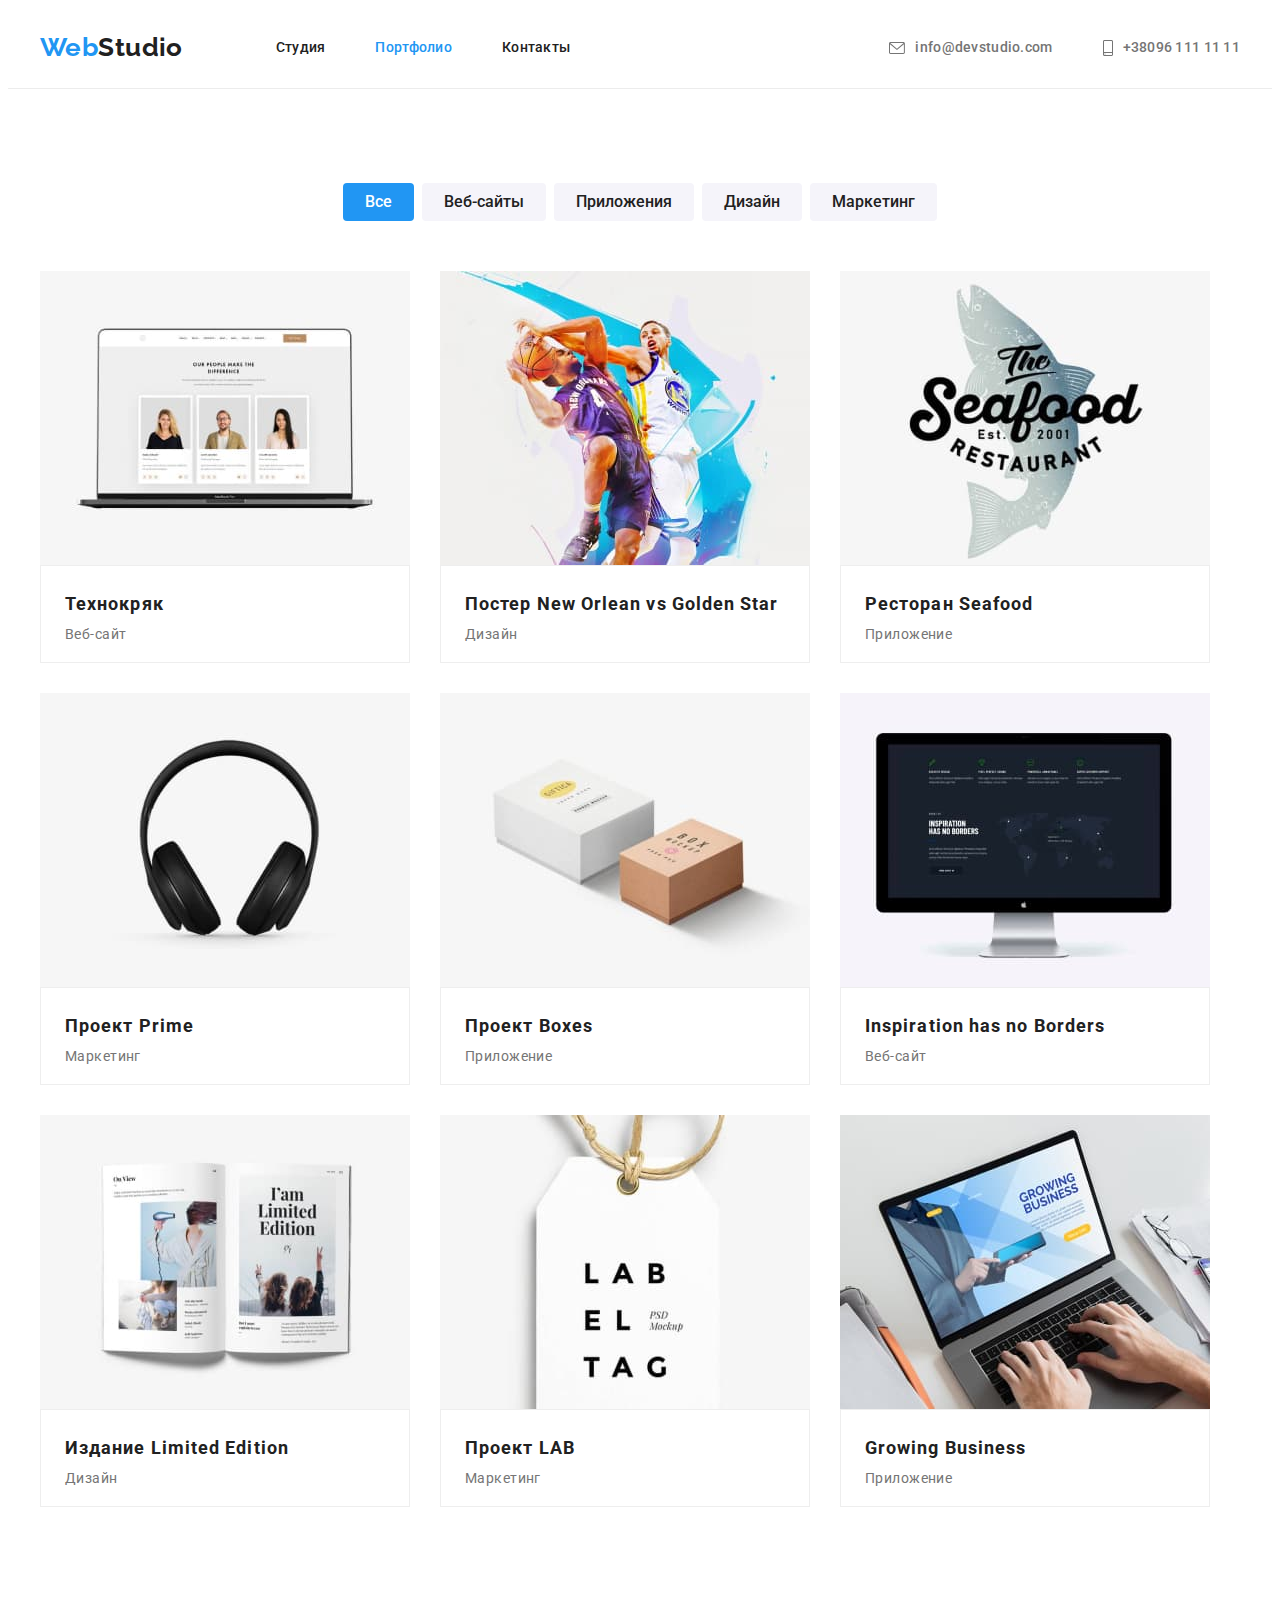
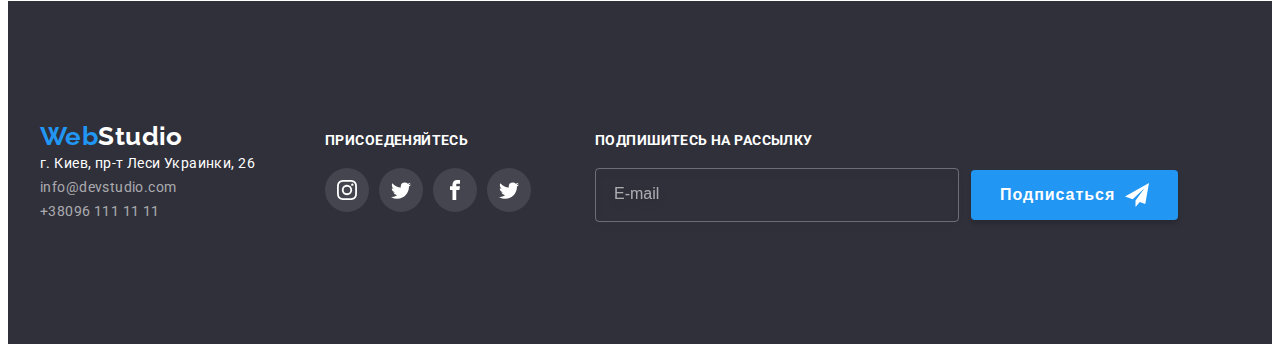
==== commit 14368e31: "Форматує по BEM-у документ до кінця" ====
--- a/portfolio.html
+++ b/portfolio.html
@@ -55,129 +55,129 @@
             <div class="container">
                 <h1 class="section-title invisible">Наши работы</h1>
                 <ul class="filter list">
-                    <li class="filter-li"><button type="button" class="button current">Все</button></li>
-                    <li class="filter-li"><button type="button" class="button">Веб-сайты</button></li>
-                    <li class="filter-li"><button type="button" class="button">Приложения</button></li>
-                    <li class="filter-li"><button type="button" class="button">Дизайн</button></li>
-                    <li class="filter-li"><button type="button" class="button">Маркетинг</button></li>
+                    <li class="filter__item"><button type="button" class="button current">Все</button></li>
+                    <li class="filter__item"><button type="button" class="button">Веб-сайты</button></li>
+                    <li class="filter__item"><button type="button" class="button">Приложения</button></li>
+                    <li class="filter__item"><button type="button" class="button">Дизайн</button></li>
+                    <li class="filter__item"><button type="button" class="button">Маркетинг</button></li>
                 </ul>
                 <!--Додаємо секцію наших робіт-->
                 <ul class="example list">
-                    <li class="example-li">
-                        <div class="example-top-wrap">
-                            <img class="exemple-img" src="./images/imgtechcryaksq.jpg" alt="Веб-сайт Технокряк" width="370">
-                            <p class="movie-window">
+                    <li class="example__item">
+                        <div class="card">
+                            <img class="card__image" src="./images/imgtechcryaksq.jpg" alt="Веб-сайт Технокряк" width="370">
+                            <p class="card__overlay">
                                 Ресурс предлагает комплексные предложения с разным уровнем функционала и сервисов. 
                                 Все это позволит посетителю получить исчерпывающие сведения о компании или частном лице.
                             </p>
                         </div>
-                        <div class="example-legend">
-                            <h3 class="example-title">Технокряк</h3>
-                            <p class="example-decription">Веб-сайт</p>
-                        </div>
-                    </li>
-                    <li class="example-li bord">
-                        <div class="example-top-wrap">
-                            <img class="example-img" src="./images/imgpostersq.jpg" alt="Дизайнерский постер New Orlean vs Golden Star" width="370">
-                            <p class="movie-window">
-                                Ресурс предлагает комплексные предложения с разным уровнем функционала и сервисов.
-                                Все это позволит посетителю получить исчерпывающие сведения о компании или частном лице.
-                            </p>
-                        </div>
-                        <div class="example-legend">
-                            <h3 class="example-title">Постер New Orlean vs Golden Star</h3>
-                            <p class="example-decription">Дизайн</p>
-                        </div>
-                    </li>
-                    <li class="example-li bord">
-                        <div class="example-top-wrap">
-                            <img class="example-img" src="./images/imgseafoodsq.jpg" alt="Приложение Ресторан Seafood" width="370">
-                            <p class="movie-window">
-                                Ресурс предлагает комплексные предложения с разным уровнем функционала и сервисов.
-                                Все это позволит посетителю получить исчерпывающие сведения о компании или частном лице.
-                            </p>
-                        </div>
-                        <div class="example-legend">
-                            <h3 class="example-title">Ресторан Seafood</h3>
-                            <p class="example-decription">Приложение</p>
-                        </div>
-                    </li>
-                    <li class="example-li bord">
-                        <div class="example-top-wrap">
-                            <img class="example-img" src="./images/imgprimesq.jpg" alt="Маркетинговый Проект Prime" width="370">
-                            <p class="movie-window">
-                                Ресурс предлагает комплексные предложения с разным уровнем функционала и сервисов.
-                                Все это позволит посетителю получить исчерпывающие сведения о компании или частном лице.
-                            </p>
-                        </div>
-                        <div class="example-legend">
-                            <h3 class="example-title">Проект Prime</h3>
-                            <p class="example-decription">Маркетинг</p>
-                        </div>
-                    </li>
-                    <li class="example-li bord">
-                        <div class="example-top-wrap">
-                            <img class="example-img" src="./images/imgboxessq.jpg" alt="Приложение Проект Boxes" width="370">
-                            <p class="movie-window">
-                                Ресурс предлагает комплексные предложения с разным уровнем функционала и сервисов.
-                                Все это позволит посетителю получить исчерпывающие сведения о компании или частном лице.
-                            </p>
-                        </div>
-                        <div class="example-legend">
-                            <h3 class="example-title">Проект Boxes</h3>
-                            <p class="example-decription">Приложение</p>
-                        </div>
-                    </li>
-                    <li class="example-li bord">
-                        <div class="example-top-wrap">
-                            <img class="example-img" src="./images/imginspsq.jpg" alt="Веб-сайт Inspiration has no Borders" width="370">
-                            <p class="movie-window">
-                                Ресурс предлагает комплексные предложения с разным уровнем функционала и сервисов.
-                                Все это позволит посетителю получить исчерпывающие сведения о компании или частном лице.
-                            </p>
-                        </div>
-                        <div class="example-legend">
-                            <h3 class="example-title">Inspiration has no Borders</h3>
-                            <p class="example-decription">Веб-сайт</p>
-                        </div>
-                    </li>
-                    <li class="example-li bord">
-                        <div class="example-top-wrap">
-                            <img class="example-img" src="./images/imgizdsq.jpg" alt="Дизайнерское Издание Limited Edition" width="370">
-                            <p class="movie-window">
+                        <div class="card__meta">
+                            <h3 class="card__title">Технокряк</h3>
+                            <p class="card__decription">Веб-сайт</p>
+                        </div>
+                    </li>
+                    <li class="example__item">
+                        <div class="card">
+                            <img class="card__image" src="./images/imgpostersq.jpg" alt="Дизайнерский постер New Orlean vs Golden Star" width="370">
+                            <p class="card__overlay">
+                                Ресурс предлагает комплексные предложения с разным уровнем функционала и сервисов.
+                                Все это позволит посетителю получить исчерпывающие сведения о компании или частном лице.
+                            </p>
+                        </div>
+                        <div class="card__meta">
+                            <h3 class="card__title">Постер New Orlean vs Golden Star</h3>
+                            <p class="card__decription">Дизайн</p>
+                        </div>
+                    </li>
+                    <li class="example__item bord">
+                        <div class="card">
+                            <img class="card__image" src="./images/imgseafoodsq.jpg" alt="Приложение Ресторан Seafood" width="370">
+                            <p class="card__overlay">
+                                Ресурс предлагает комплексные предложения с разным уровнем функционала и сервисов.
+                                Все это позволит посетителю получить исчерпывающие сведения о компании или частном лице.
+                            </p>
+                        </div>
+                        <div class="card__meta">
+                            <h3 class="card__title">Ресторан Seafood</h3>
+                            <p class="card__decription">Приложение</p>
+                        </div>
+                    </li>
+                    <li class="example__item bord">
+                        <div class="card">
+                            <img class="card__image" src="./images/imgprimesq.jpg" alt="Маркетинговый Проект Prime" width="370">
+                            <p class="card__overlay">
+                                Ресурс предлагает комплексные предложения с разным уровнем функционала и сервисов.
+                                Все это позволит посетителю получить исчерпывающие сведения о компании или частном лице.
+                            </p>
+                        </div>
+                        <div class="card__meta">
+                            <h3 class="card__title">Проект Prime</h3>
+                            <p class="card__decription">Маркетинг</p>
+                        </div>
+                    </li>
+                    <li class="example__item bord">
+                        <div class="card">
+                            <img class="card__image" src="./images/imgboxessq.jpg" alt="Приложение Проект Boxes" width="370">
+                            <p class="card__overlay">
+                                Ресурс предлагает комплексные предложения с разным уровнем функционала и сервисов.
+                                Все это позволит посетителю получить исчерпывающие сведения о компании или частном лице.
+                            </p>
+                        </div>
+                        <div class="card__meta">
+                            <h3 class="card__title">Проект Boxes</h3>
+                            <p class="card__decription">Приложение</p>
+                        </div>
+                    </li>
+                    <li class="example__item bord">
+                        <div class="card">
+                            <img class="card__image" src="./images/imginspsq.jpg" alt="Веб-сайт Inspiration has no Borders" width="370">
+                            <p class="card__overlay">
+                                Ресурс предлагает комплексные предложения с разным уровнем функционала и сервисов.
+                                Все это позволит посетителю получить исчерпывающие сведения о компании или частном лице.
+                            </p>
+                        </div>
+                        <div class="card__meta">
+                            <h3 class="card__title">Inspiration has no Borders</h3>
+                            <p class="card__decription">Веб-сайт</p>
+                        </div>
+                    </li>
+                    <li class="example__item bord">
+                        <div class="card">
+                            <img class="card__image" src="./images/imgizdsq.jpg" alt="Дизайнерское Издание Limited Edition" width="370">
+                            <p class="card__overlay">
                                 Ресурс предлагает комплексные предложения с разным уровнем функционала и сервисов.
                                 Все это позволит посетителю получить исчерпывающие сведения о компании или частном лице.
                             </p>
                        </div>
-                        <div class="example-legend">
-                            <h3 class="example-title">Издание Limited Edition</h3>
-                            <p class="example-decription">Дизайн</p>
-                        </div>
-                    </li>
-                    <li class="example-li bord">
-                        <div class="example-top-wrap">
-                            <img class="example-img" src="./images/imglabsq.jpg" alt="Маркетинговый проект LAB" width="370">
-                            <p class="movie-window">
-                                Ресурс предлагает комплексные предложения с разным уровнем функционала и сервисов.
-                                Все это позволит посетителю получить исчерпывающие сведения о компании или частном лице.
-                            </p>
-                        </div>
-                        <div class="example-legend">
-                            <h3 class="example-title">Проект LAB</h3>
-                            <p class="example-decription">Маркетинг</p>
-                        </div>
-                    </li>
-                    <li class="example-li bord">
-                        <div class="example-top-wrap">
-                            <img class="example-img" src="./images/imggrowsq.jpg" alt="Приложение Growing Business" width="370">
-                            <p class="movie-window">
-                                Ресурс предлагает комплексные предложения с разным уровнем функционала и сервисов.
-                                Все это позволит посетителю получить исчерпывающие сведения о компании или частном лице.
-                            </p>
-                        </div>
-                        <div class="example-legend">
-                            <h3 class="example-title">Growing Business</h3>
-                            <p class="example-decription">Приложение</p>
+                        <div class="card__meta">
+                            <h3 class="card__title">Издание Limited Edition</h3>
+                            <p class="card__decription">Дизайн</p>
+                        </div>
+                    </li>
+                    <li class="example__item bord">
+                        <div class="card">
+                            <img class="card__image" src="./images/imglabsq.jpg" alt="Маркетинговый проект LAB" width="370">
+                            <p class="card__overlay">
+                                Ресурс предлагает комплексные предложения с разным уровнем функционала и сервисов.
+                                Все это позволит посетителю получить исчерпывающие сведения о компании или частном лице.
+                            </p>
+                        </div>
+                        <div class="card__meta">
+                            <h3 class="card__title">Проект LAB</h3>
+                            <p class="card__decription">Маркетинг</p>
+                        </div>
+                    </li>
+                    <li class="example__item bord">
+                        <div class="card">
+                            <img class="card__image" src="./images/imggrowsq.jpg" alt="Приложение Growing Business" width="370">
+                            <p class="card__overlay">
+                                Ресурс предлагает комплексные предложения с разным уровнем функционала и сервисов.
+                                Все это позволит посетителю получить исчерпывающие сведения о компании или частном лице.
+                            </p>
+                        </div>
+                        <div class="card__meta">
+                            <h3 class="card__title">Growing Business</h3>
+                            <p class="card__decription">Приложение</p>
                         </div>
                     </li>
                 </ul>
@@ -186,8 +186,9 @@
     </main>
 <footer class="footer">
     <div class="container footer">
+        <!--Розмічаємо адрес в футері-->
         <div>
-            <a href="./index.html" class="logotextfoot link"><span class="logo">Web</span>Studio</a>
+            <a href="./index.html" class="logotext logotext--foot link"><span class="logo">Web</span>Studio</a>
             <address>
                 <ul class="footer-nav list">
                     <li><a href="https://goo.gl/maps/u381TuipqdCtVo7J7" class="link" target="_blank"
@@ -199,35 +200,35 @@
                 </ul>
             </address>
         </div>
+        <!--Додаємо ссилки на соцмережі в футері-->
         <div class="footer-sots">
             <h2 class="foot-title">Присоеденяйтесь</h2>
-            <ul class="sotsset-footer list">
-                <li class="sots-li-foot">
-                    <a href="" class="button-foot-sots">
-                        <svg class="button-icon">
+            <ul class="sots sots--footer list">
+                <li class="sots__item sots__item--foot">
+                    <a href="" class="sots__link sots__link--foot">
+                        <svg class="sots__icon">
                             <use href="./images/symbol-defs.svg#icon-instagram"></use>
                         </svg>
                     </a>
-
-                </li>
-                <li class="sots-li-foot">
-                    <a href="" class="button-foot-sots">
-                        <svg class="button-icon">
+                </li>
+                <li class="sots__item sots__item--foot">
+                    <a href="" class="sots__link sots__link--foot">
+                        <svg class="sots__icon">
                             <use href="./images/symbol-defs.svg#icon-twitter"></use>
                         </svg>
                     </a>
 
                 </li>
-                <li class="sots-li-foot">
-                    <a href="" class="button-foot-sots">
-                        <svg class="button-icon">
+                <li class="sots__item sots__item--foot">
+                    <a href="" class="sots__link sots__link--foot">
+                        <svg class="sots__icon">
                             <use href="./images/symbol-defs.svg#icon-facebook"></use>
                         </svg>
                     </a>
                 </li>
-                <li class="sots-li-foot">
-                    <a href="" class="button-foot-sots">
-                        <svg class="button-icon">
+                <li class="sots__item sots__item--foot">
+                    <a href="" class="sots__link sots__link--foot">
+                        <svg class="sots__icon">
                             <use href="./images/symbol-defs.svg#icon-twitter"></use>
                         </svg>
                     </a>
@@ -235,13 +236,14 @@
                 </li>
             </ul>
         </div>
-        <div class="foot-form-user">
+        <!--Додаємо форму на підписку в футері-->
+        <div class="footer-form__place">
             <b class="invitation">Подпишитесь на рассылку</b>
-            <form class="foot-form" name="email">
-                <label class="foot-label-email" name="email" for="email"></label>
-                <input class="foot-input-email" type="email" name="email" id="email" placeholder="E-mail">
-                <button type="submit" class="button-foot-email">Подписаться
-                    <svg class="button-svg-fly" width="24" height="24">
+            <form class="footer__form" name="email">
+                <label class="footer__label" for="email"></label>
+                <input class="footer__input" type="email" name="email" id="email" placeholder="E-mail">
+                <button type="submit" class="footer__button">Подписаться
+                    <svg class="button__icon" width="24" height="24">
                         <use href="./images/symbol-defs.svg#icon-fly"></use>
                     </svg>
                 </button>
--- a/css/styles.css
+++ b/css/styles.css
@@ -357,18 +357,25 @@
 .sots{
     display: flex;
     padding: 0;
+     
+    list-style: none;    
+    align-items: center;
+}
+.sots--team{
+    justify-content: space-between;
     margin: 16px 32px 30px 32px;
-    /* outline: 1px solid rebeccapurple; */
-    list-style: none;
-    justify-content: space-between;
-    align-items: center;
+}
+.sots--footer{
+    margin-top: 20px;
 }
 .sots__item{
     display: flex;
     align-items: center;
-    justify-content: center;
+    justify-content: center; 
    
-   
+}
+.sots__item--foot{
+
 }
 .sots__link {
     display: flex;
@@ -380,11 +387,18 @@
     width: 44px;
     height: 44px;
     border-radius: 50%;
-    color: var(--sotsset-color);
+   
+    transition: color 250ms cubic-bezier(0.4, 0, 0.2, 1);
+    transition: background-color 250ms cubic-bezier(0.4, 0, 0.2, 1);
+}
+.sots__link--team {
     color: var(--sotsset-color);
     background-color: var(--second-text-color);
-    transition: color 250ms cubic-bezier(0.4, 0, 0.2, 1), 
-    background-color 250ms cubic-bezier(0.4, 0, 0.2, 1);
+    
+}
+.sots__link--foot{
+    color: var(--second-text-color);
+    background-color: rgba(255, 255, 255, 0.1);
 }
 
 .sots__link:hover {
@@ -433,30 +447,28 @@
     margin: 16px 32px 16px 32px;
 }
 
-.portfolio-header {
-    margin-bottom: 94px;
-}
 .filter {
     display: flex;
     margin-bottom: 50px;
     justify-content: center;
 }
-.filter-li{
+.filter__item{
     transition: box-shadow 250ms cubic-bezier(0.4, 0, 0.2, 1);
 }
-.filter-li + .filter-li {
+.filter__item + .filter__item {
     margin-left: 8px;
 }
-.filter-li:hover, .filter-li:focus{
+.filter__item:hover, .filter__item:focus{
     box-shadow: 0px 3px 1px rgba(0, 0, 0, 0.1), 0px 1px 2px rgba(0, 0, 0, 0.08), 0px 2px 2px rgba(0, 0, 0, 0.12);
 }
+/* ------------Секція прикладів-------------------------- */
 .example {
     display: flex;
     flex-wrap: wrap;
     
 }
 /* Задаю колір заголовків h3 в секції приклади */
-.example-title {
+.card__title {
     margin-top: 0;
     margin-bottom: 4px;
     color: var(--title-text-color);
@@ -467,7 +479,7 @@
     letter-spacing: 0.06em;
 }
 
-.example-li { 
+.example__item { 
     display: flex;
     flex-direction: column;
     width: 370px;
@@ -477,38 +489,39 @@
     transition: box-shadow 250ms cubic-bezier(0.4, 0, 0.2, 1);
     
 }
-.example-li:hover{
+.example__item:hover{
     box-shadow: 0px 1px 1px rgba(0, 0, 0, 0.12), 0px 4px 4px rgba(0, 0, 0, 0.06), 1px 4px 6px rgba(0, 0, 0, 0.16);
 }
-.example-li:hover .movie-window{
+.example__item:hover .card__overlay{
     transform: translateY(0);
 
 }
-.example-li:nth-child(3n){ 
+.example__item:nth-child(3n){ 
     margin-right: 0;
 }
-.example-li:nth-last-child(-n+3){
+.example__item:nth-last-child(-n+3){
     margin-bottom: 0;
 }
 .exemple-decription {   
     font-size: 16px;
     line-height: 1.88;
 }
-/*  не пушаться зміни, якась містика */
-.exemple-img {
+
+.card{
+    position: relative;
+    overflow: hidden;
+}
+.card__image{
     display: block;
     
 }
 /* обгортаю текст під картинкою */
-.example-legend {
+.card__meta {
     padding: 20px 24px;
     border: 1px solid #EEEEEE;
 }
-.example-top-wrap{
-    position: relative;
-    overflow: hidden;
-}
-.movie-window{
+
+.card__overlay{
     position: absolute;
     top:0;
     transform: translateY(100%);
@@ -535,6 +548,24 @@
     display: flex;
     align-items: baseline;
 }
+.footer-nav .link {
+    color: var(--second-text-color);
+
+    font-style: normal;
+    line-height: 1.71;
+}
+
+/* задаю колір контактів в футері */
+.footer-nav .contact {
+    color: var(--footer-second-text-color);
+
+    transition: color 250ms cubic-bezier(0.4, 0, 0.2, 1);
+}
+
+.footer-nav .contact:hover,
+.footer-nav .contact:focus {
+    color: var(--accent-color);
+}
 .footer-sots{
     margin-left: 70px;
     width: 270px;
@@ -550,60 +581,21 @@
     
     color: var(--second-text-color);
 }
-.sotsset-footer{    
-    display: flex;
-    margin-top: 20px;       
-}
-
-.sots-li-foot + .sots-li-foot{
+
+.sots__item--foot + .sots__item--foot{
     margin-left: 10px;
 }
-.button-foot-sots{
-    display: flex;
-    align-items: center;
-    justify-content: center;
-    
-    padding: 0;
-    border: none;
-    width: 44px;
-    height: 44px;
-    border-radius: 50%;
-    color: var(--second-text-color);
-    background-color: rgba(255, 255, 255, 0.1);
-
-    transition: background-color 250ms cubic-bezier(0.4, 0, 0.2, 1);
-}
-.button-foot-sots:hover {
-    background-color: var(--accent-color);
-}
-/* задаю колір тексту футера */
-.footer-nav .link {
-    color: var(--second-text-color);    
-    
-    font-style: normal;
-    line-height: 1.71;     
-}
-
-/* задаю колір контактів в футері */
-.footer-nav .contact {
-    color: var(--footer-second-text-color);
-
-    transition: color 250ms cubic-bezier(0.4, 0, 0.2, 1);
-}
-
-.footer-nav .contact:hover,
-.footer-nav .contact:focus {
-    color: var(--accent-color);
-}
+
+
 .invitation{    
     line-height: 1.143;    
     text-transform: uppercase;
     
     color: var(--second-text-color);
 }
-/* .foot-form-client{}
-.foot-form-wrap{} */
-.foot-form{
+.footer-form__place{}
+.foot-form-wrap{}
+.footer__form{
     display: flex;
     margin-top: 20px;
     
@@ -611,7 +603,7 @@
     align-items: center;
 }
 /* .foot-label-email{} */
-.foot-input-email{
+.footer__input{
     margin-right: 12px;
     height: 50px;
     min-width: 358px;
@@ -623,7 +615,7 @@
     background-color: transparent;
     
 }
-.foot-input-email::placeholder{                  
+.footer__input::placeholder{                  
         display: flex;
         align-items: center;
         padding: 15px 16px;
@@ -685,7 +677,7 @@
     text-align: center;
     letter-spacing: 0.06em;
 }
-.button-foot-email{
+.footer__button{
     height: 50px;
     padding: 10px 29px;
     background: var(--accent-color);
@@ -703,7 +695,7 @@
     letter-spacing: 0.06em;    
     color: var(--second-text-color);
 }
-.button-svg-fly{
+.button__icon{
     margin-left: 10px;
     fill:var(--second-text-color)
 }
@@ -749,7 +741,7 @@
       
 }
 
-.modal-button{
+.close__button{
     position: absolute;
     display: flex;
     top: 8px;
@@ -763,10 +755,10 @@
     
     
 }
-.modal-button:hover .close-icon, .modal-button:focus .close-icon {
+.close__button:hover .close__icon, .close__button:focus .close__icon {
     fill: var(--accent-color);
 }
-.close-icon{
+.close__icon{
     position: absolute;
     top: 50%;
     left: 50%;
@@ -775,7 +767,7 @@
     height: 11px;   
     transition: fill 250ms cubic-bezier(0.4, 0, 0.2, 1);
 }
-.modal-title{
+.modal__title{
     display: block;
     margin-bottom: 12px;
     font-style: normal;
@@ -786,7 +778,7 @@
     
     color: var(--title-text-color);
 }
-.modal-form-in{
+.form__place{
     display: flex;
     flex-direction: column;
     margin-bottom: 10px;
@@ -797,14 +789,14 @@
     flex-direction: column;
    
 }*/
-.modal-label{    
+.modal__label{    
     margin-bottom: 4px;
     font-size: 12px;
     line-height: 1.167;    
     letter-spacing: 0.01em;    
     color:var(--general-text-color);
 }
-.modal-input{
+.modal__input{
     width: 100%;
     height: 40px;
     padding: 12px 12px 12px 42px;
@@ -813,20 +805,20 @@
     transition: border-color 250ms cubic-bezier(0.4, 0, 0.2, 1);
     outline: none;
 }
-.div-svg-input{
+.label__place{
     position: relative;
 }
-.modal-input:hover, .modal-textarea:hover {
+.modal__input:hover, .modal__textarea:hover {
     border-color: var(--accent-color);
 }
-.modal-input:focus,
+.modal__input:focus,
 .modal-textarea:focus {
     border-color: var(--accent-color);
 }
-.modal-input:active, .modal-textarea:active {
+.modal__input:active, .modal-textarea:active {
     border-color: var(--accent-color);
 }
-.label-checkbox{ 
+.label__checkbox{ 
     position: relative;
     display: flex;
     align-items: center;
@@ -838,22 +830,22 @@
 .doc{
     color: var(--accent-color);
 }
-.modal-input:hover + .input-icon{
+.modal__input:hover +.input__icon{
     fill:var(--accent-color);
 }
-.modal-input:focus +.input-icon {
+.modal__input:focus +.input__icon{
     fill: var(--accent-color);
 }
-.modal-input:active +.input-icon {
+.modal__input:active +.input__icon{
     fill: var(--accent-color);
 }
-.input-icon{
+.input__icon{
     position: absolute;   
     left: 15px;
     bottom: 14px;
     transition: fill 250ms cubic-bezier(0.4, 0, 0.2, 1);
 }
-.modal-textarea{
+.modal__textarea{
     padding: 12px 16px;
     resize: none;
     border: 1px solid rgba(33, 33, 33, 0.2);
@@ -861,31 +853,31 @@
     transition: border-color 250ms cubic-bezier(0.4, 0, 0.2, 1);
     outline: none;
 }
-.modal-checkbox{
+.modal__checkbox{
     display: flex;
     margin: 20px 51px 30px 52px;
     display: flex;
     align-items: center;
 }
 /* .input-checkbox{} */
-.input-checkbox:checked + .label-checkbox .checkbox-place{
+.input__checkbox:checked + .label__checkbox .checkbox__area{
     background-color:var(--accent-color); 
     border: none;
     
 }
-.input-checkbox:checked+.label-checkbox .checkbox-icon{
+.input__checkbox:checked+.label__checkbox .checkbox__icon{
     fill: var(--second-text-color);
 }
-.checkbox-place{
+.checkbox__area{
     position: absolute;
     left: -25px;
     transition: background-color 250ms cubic-bezier(0.4, 0, 0.2, 1);
 }
-.checkbox-icon{
+.checkbox__icon{
     fill: transparent;
     transition: fill 250ms cubic-bezier(0.4, 0, 0.2, 1);
 }
-.label-checkbox .checkbox-place {
+.label__checkbox .checkbox__area {
     width: 16px;
     height: 15px;
     border: 2px solid var(--title-text-color);
@@ -896,7 +888,7 @@
     align-items: center;
     justify-content: center;
 }
-.modal-form-button{
+.modal__button{
     width: 200px;
     height: 50px;
     border: none;
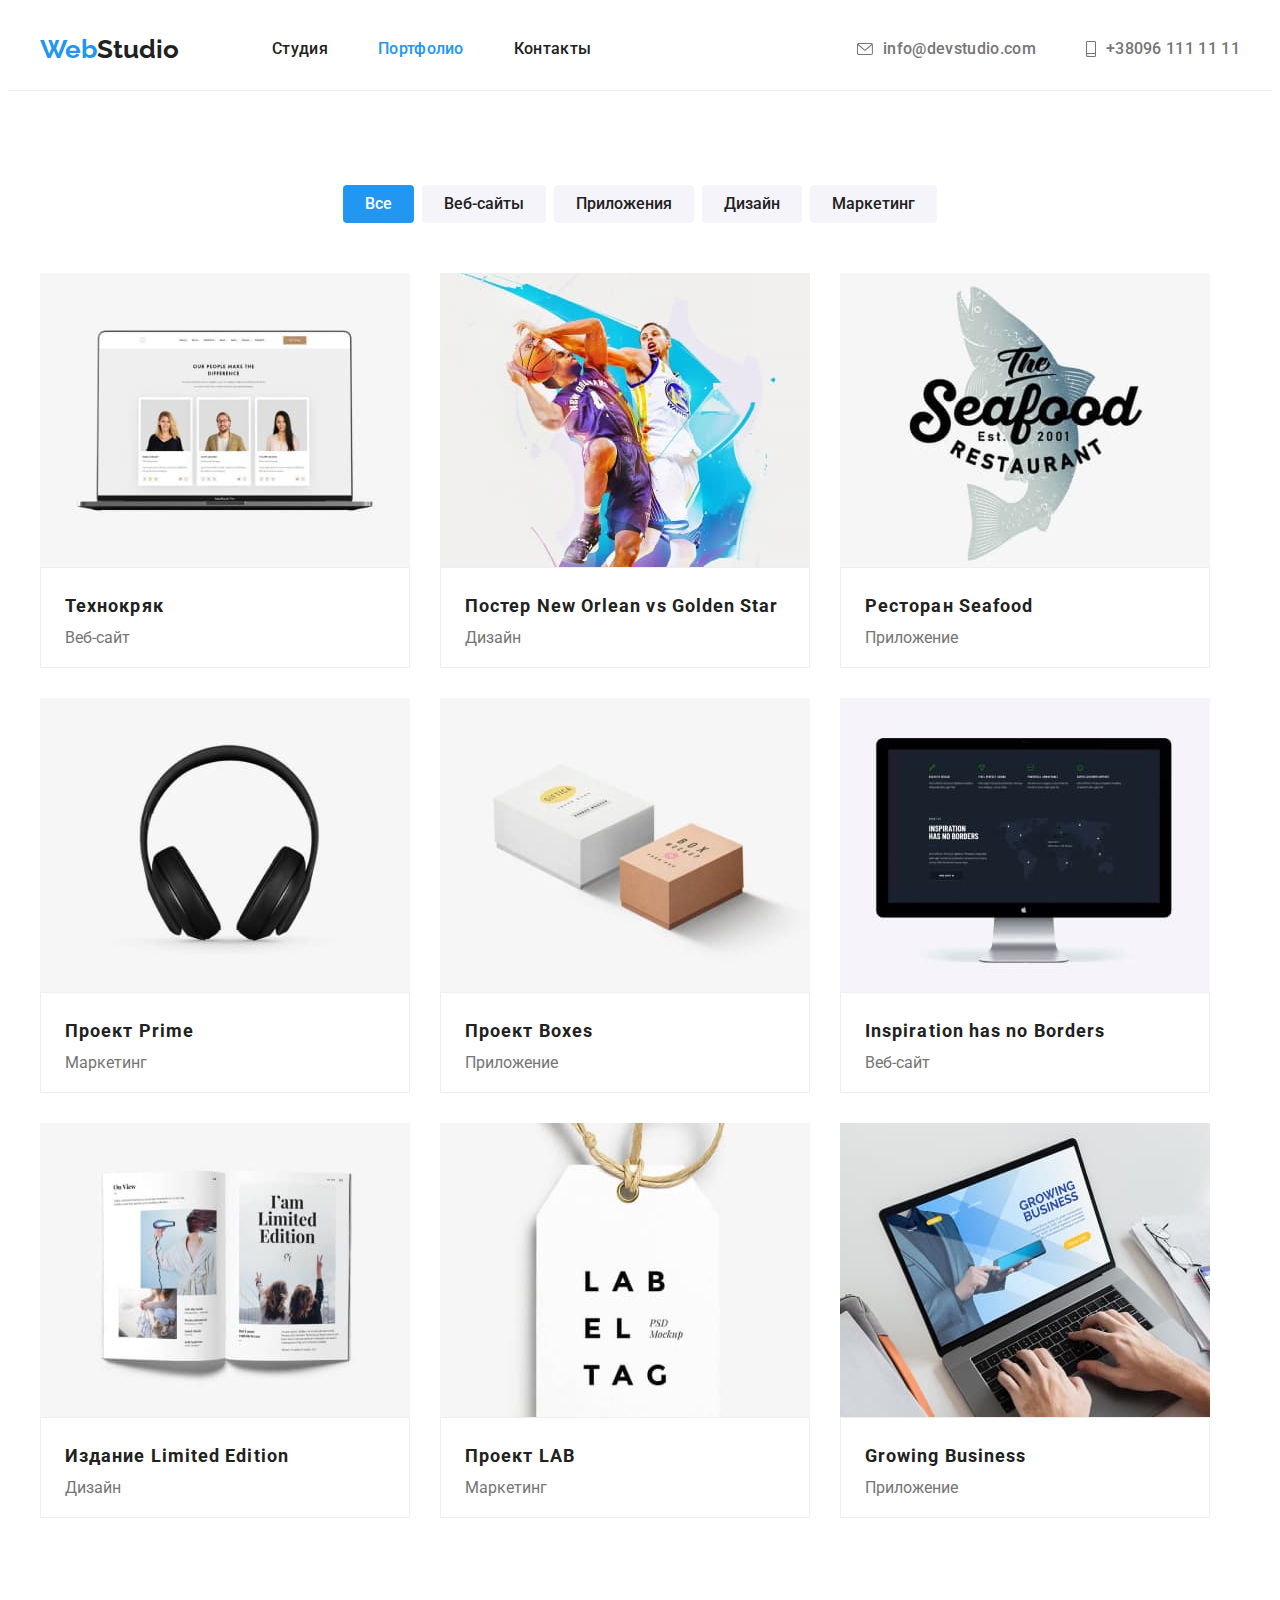
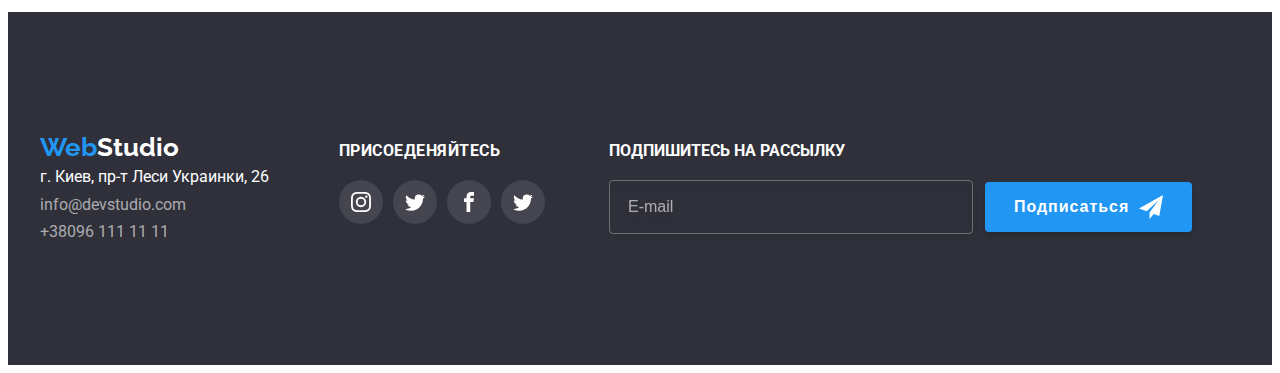
==== commit 56a266ec: "Переносить в sass змінні" ====
--- a/portfolio.html
+++ b/portfolio.html
@@ -12,7 +12,7 @@
         integrity="sha512-wpPYUAdjBVSE4KJnH1VR1HeZfpl1ub8YT/NKx4PuQ5NmX2tKuGu6U/JRp5y+Y8XG2tV+wKQpNHVUX03MfMFn9Q=="
         crossorigin="anonymous" referrerpolicy="no-referrer" />
     <link rel="stylesheet" href="./css/styles.css">
-    <!-- <link rel="stylesheet" href="./css/main.min.css"> -->
+    <link rel="stylesheet" href="./css/main.min.css">
 </head>
 
 <body>
--- a/css/styles.css
+++ b/css/styles.css
@@ -1,25 +1,4 @@
-/* #212121 - Колір заголовків тексту*/
-/* #757575 - колір тексту*/
-/* #2196F3 - синій колір в макеті (акцент)*/
-/* #FFFFFF - білий колір тексту*/
-/* #2F303A - background колір героя та футера */
-/* #E5E5E5 - білий background колір сторінки */
-/* #F5F4FA - трохи сіріший білий background колір сторінки */
-/* rgba(255, 255, 255, 0.6) - колір ссилок футера */
-/* Задаю колір сторінки сайту та основний колір тексту */
-
-:root {
-    --general-text-color: #757575;
-    --title-text-color: #212121;
-    --accent-color: #2196F3;
-    --second-text-color: #FFFFFF;
-    --footer-second-text-color: rgba(255, 255, 255, 0.6);
-    --bgc-button-color: #F5F4FA;
-    --back-ground-color: #E5E5E5;
-    --brc-herofooter: #2F303A;
-    --bgc-hero-color: rgba(47, 48, 58, 0.4);
-    --sotsset-color: #AFB1B8;
-}
+
 p {
     margin: 0;
 }
@@ -35,8 +14,7 @@
     background-color: var(--second-text-color);
 
     font-family: Roboto, sans-serif;
-    /* font-weight: 400; */
-    font-size: 14px;
+    font-size: var(--main-font)
     letter-spacing: 0.03em;
 }
 /* Задаю утілітарний клас для приховування будь-чого на сторінці */
@@ -63,7 +41,7 @@
     margin: auto;
     padding: 0 15px;
     width: 1200px;
-    /* outline: 2px solid teal;  */
+    
 }
 .head-container {
     margin-top: auto;
@@ -185,8 +163,8 @@
     color: var(--general-text-color);
 
     font-weight: 500;
-    font-size: 14px;
-    line-height: 1.14;
+    font-size: var(--main-font);
+    line-height: 1.143;
     letter-spacing: 0.02em;
     transition: color 250ms cubic-bezier(0.4, 0, 0.2, 1);
 }
@@ -275,8 +253,8 @@
     
     color: var(--title-text-color);
 
-    font-size: 14px;
-    line-height: 1.14;
+    font-size: var(--main-font);
+    line-height: 1.143;
     text-transform: uppercase;
 }
 /* задаю колір та шрифт основного тексту в секції featers */
@@ -312,8 +290,8 @@
     margin: 0;
     padding: 27px 82px 27px 83px;
 
-    font-size: 14px;
-    line-height: 16px;
+    font-size: var(--main-font);
+    line-height: 1.143;
     text-align: center;
     text-transform: uppercase;
     
@@ -574,7 +552,7 @@
 .foot-title{
     margin: 0px;
 
-    font-size: 14px;
+    font-size: var(--main-font);
     line-height: 1.143;
     letter-spacing: 0.03em;
     text-transform: uppercase;
--- a/css/main.min.css
+++ b/css/main.min.css
@@ -1,2 +1,2 @@
-body{background-color:greenyellow}
+:root{--general-text-color: #757575;--title-text-color: #212121;--accent-color: #2196F3;--second-text-color: #FFFFFF;--footer-second-text-color: rgba(255, 255, 255, 0.6);--bgc-button-color: #F5F4FA;--back-ground-color: #E5E5E5;--brc-herofooter: #2F303A;--bgc-hero-color: rgba(47, 48, 58, 0.4);--sotsset-color: #AFB1B8;--main-font: font-size: 14px}
 /*# sourceMappingURL=main.min.css.map */